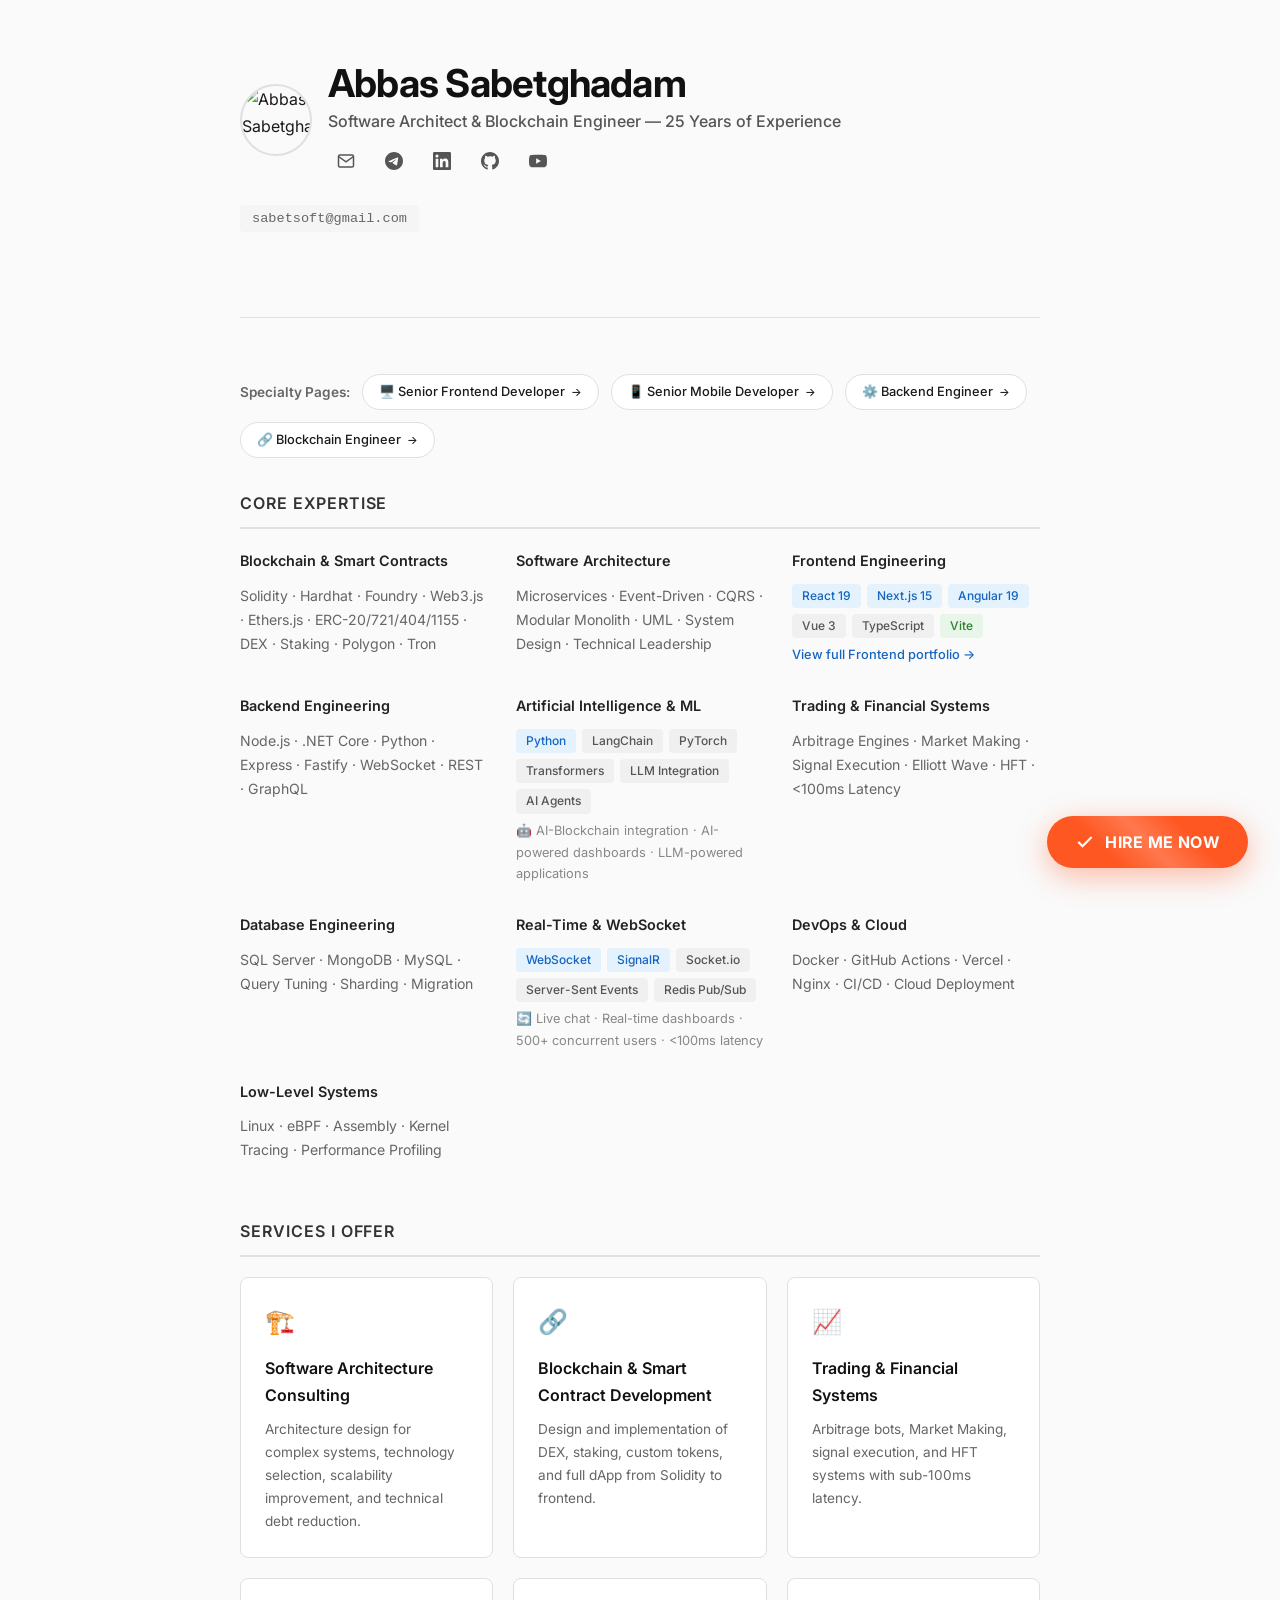
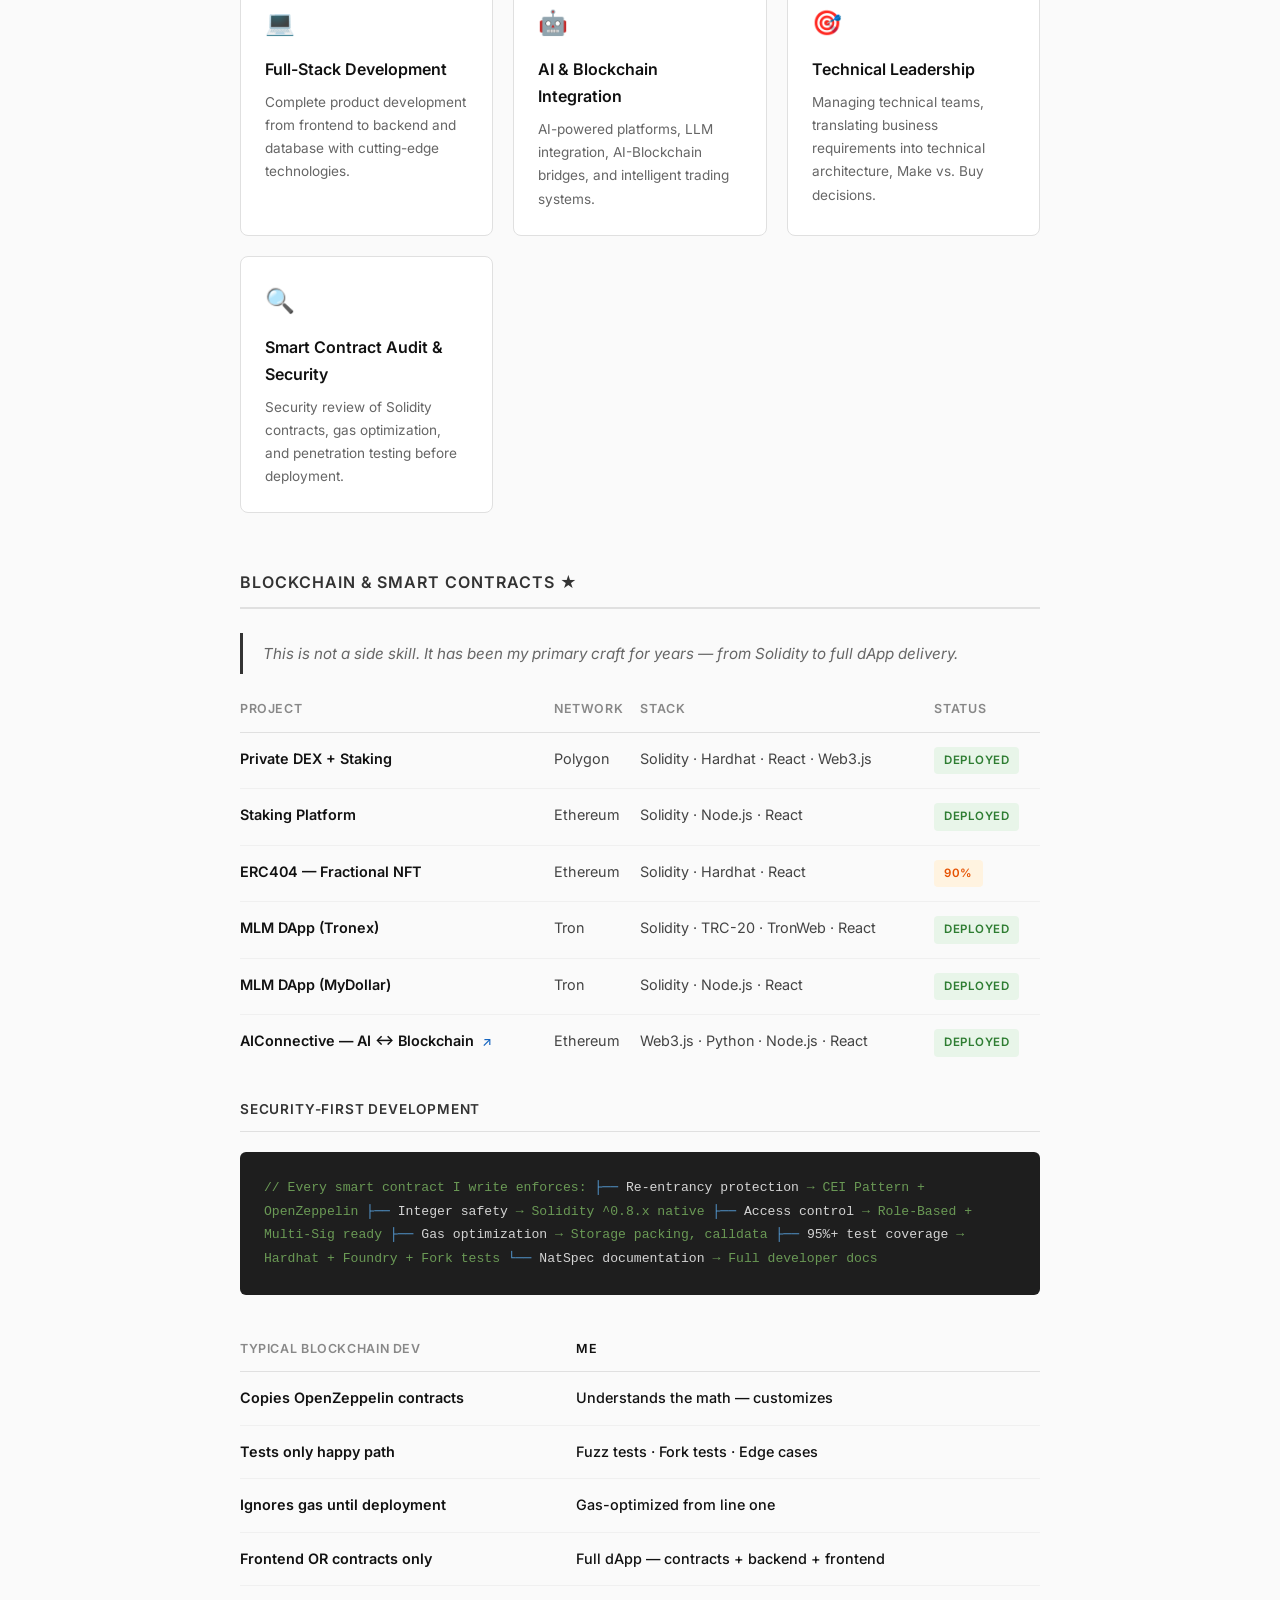
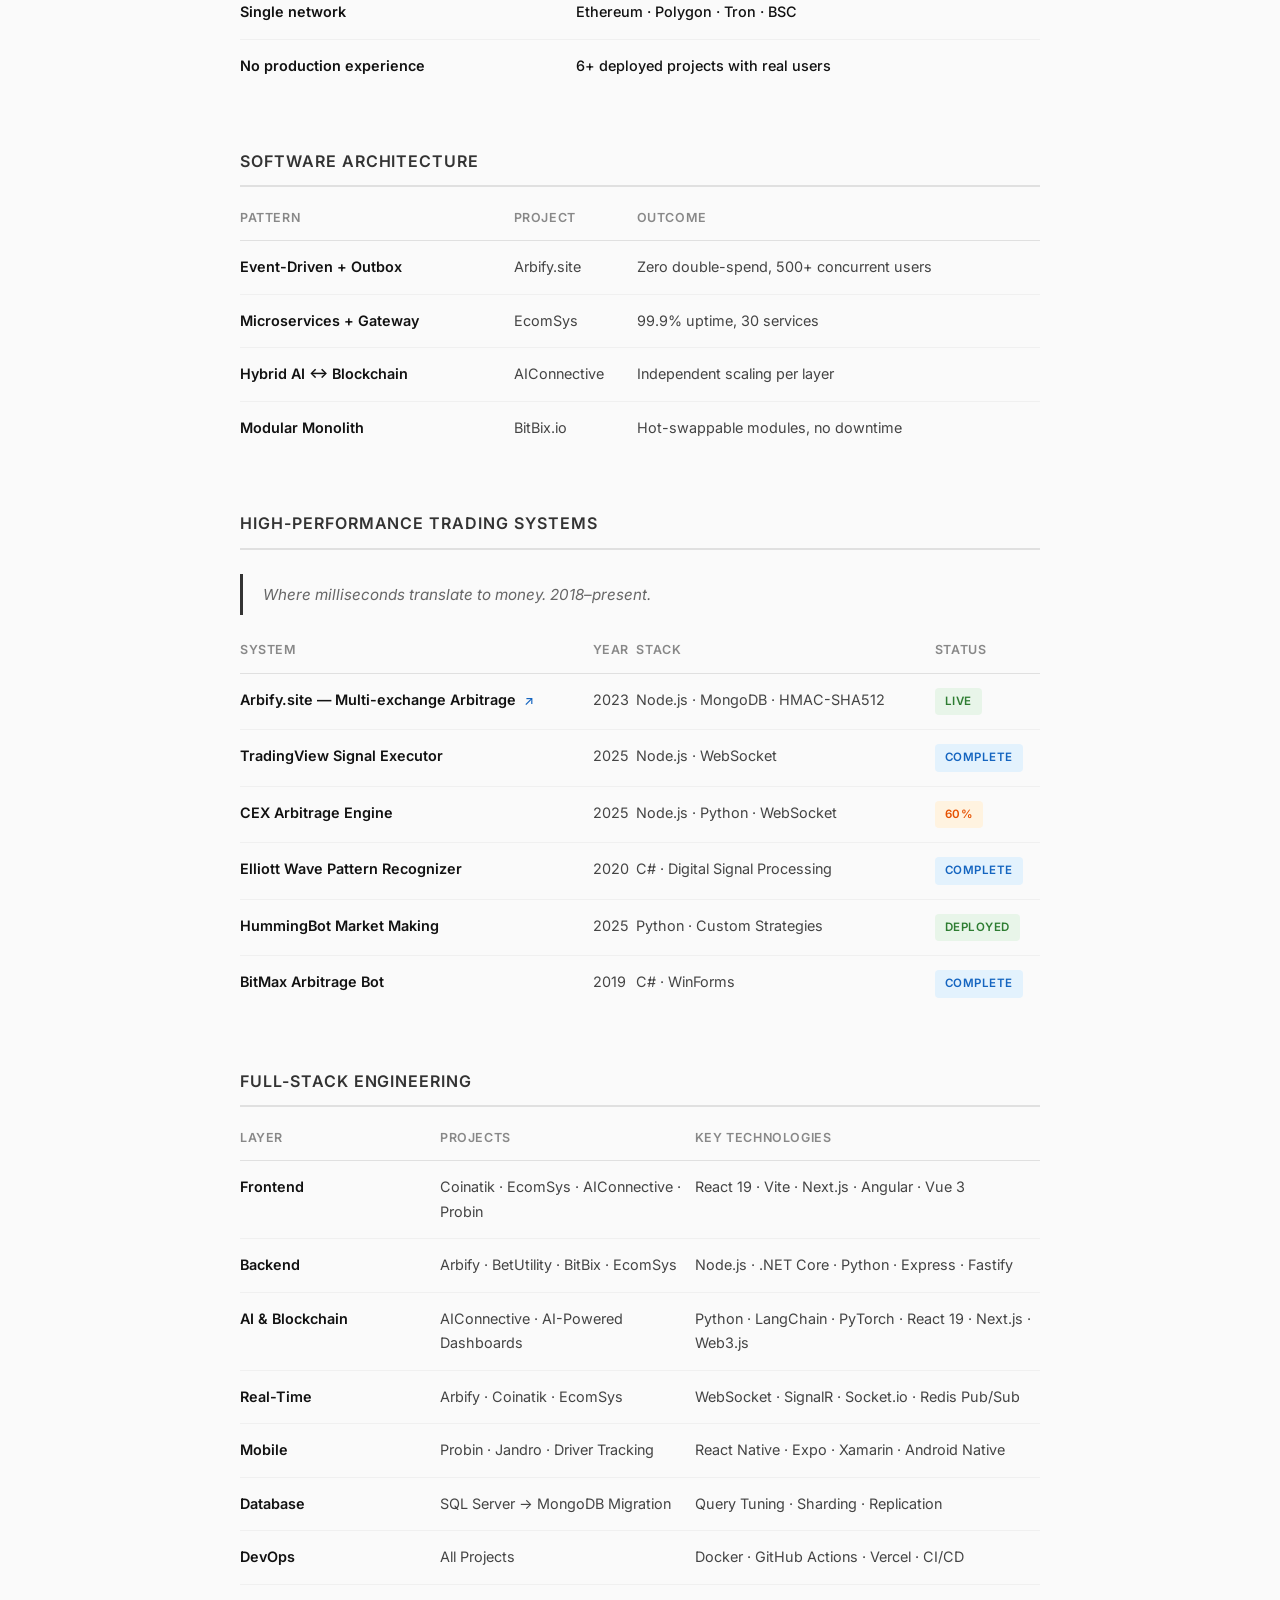
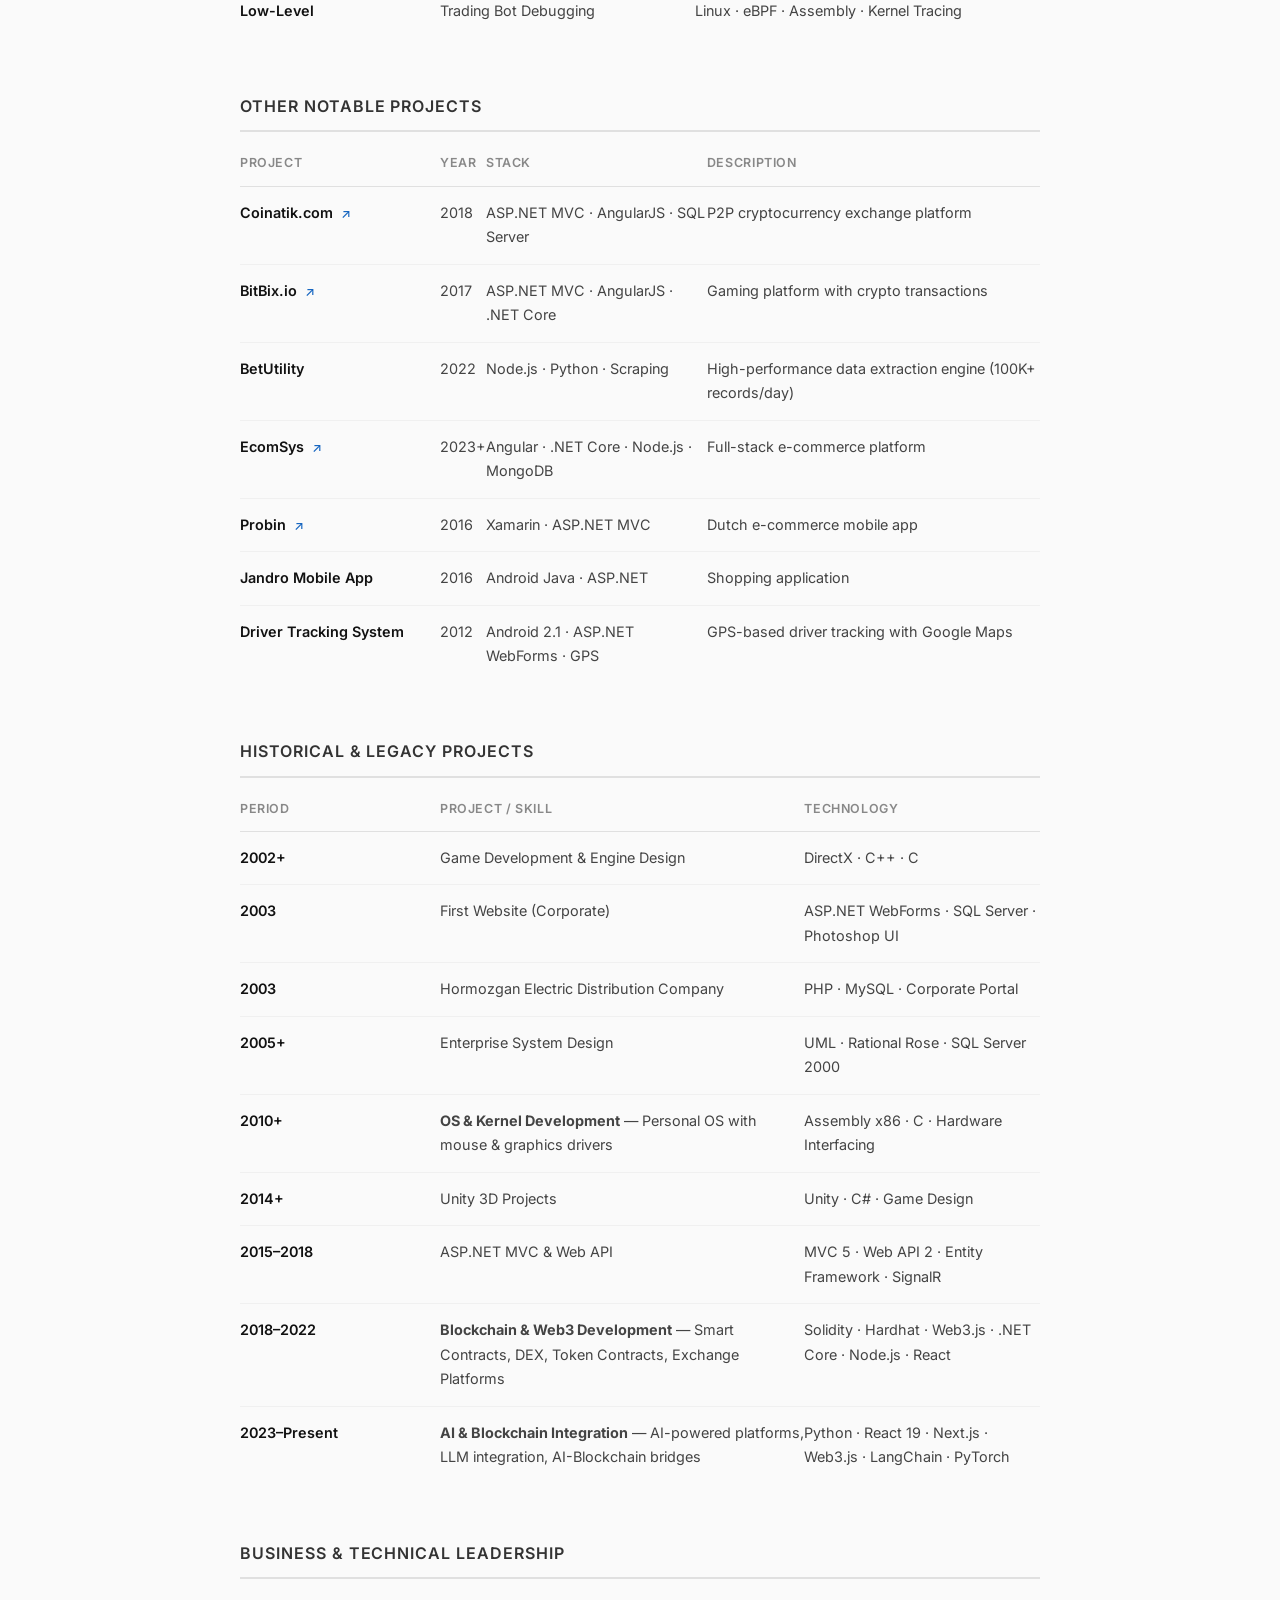
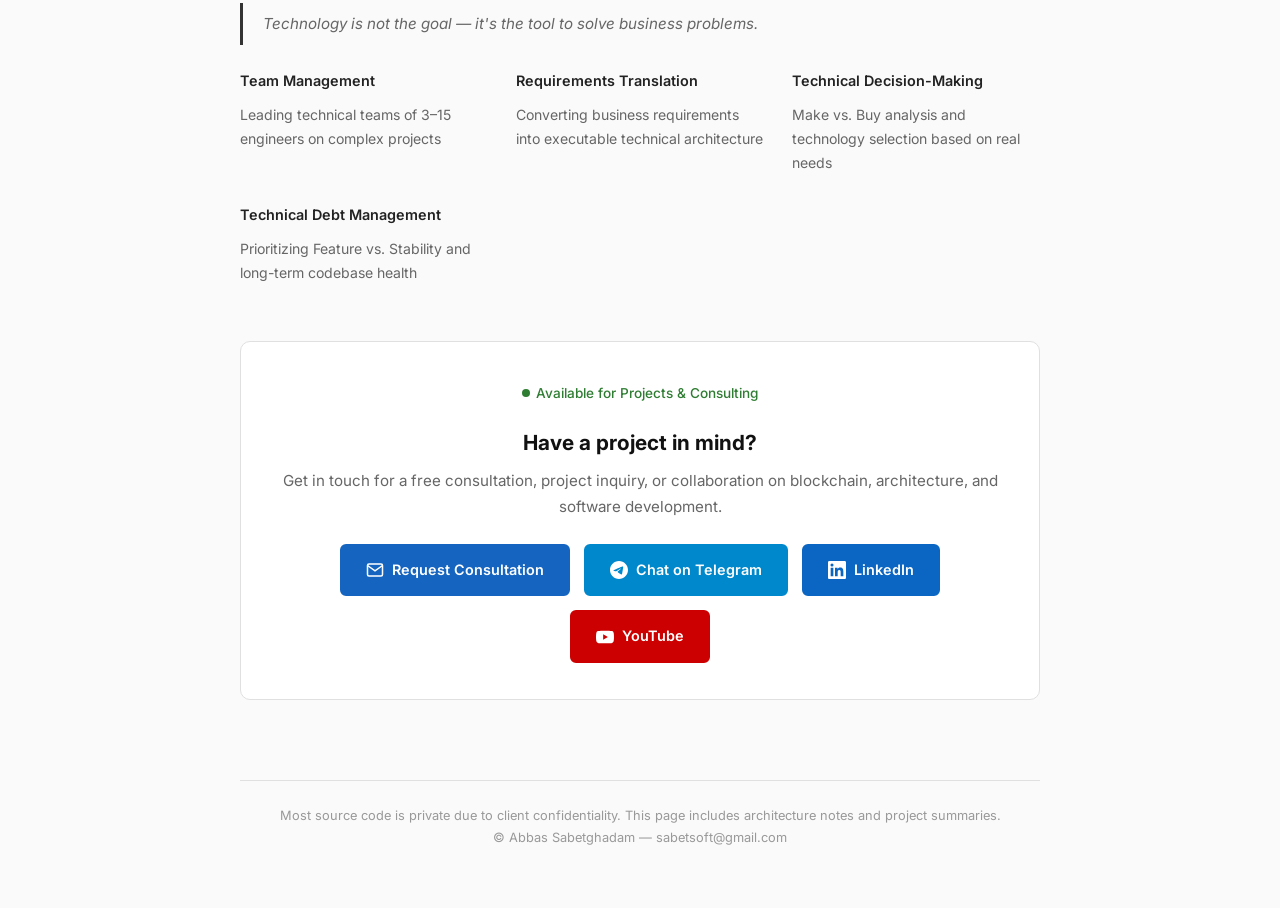
==== index.html @ bc928b5c "Initial commit — Abbas Sabetghadam Portfolio" ====
<!DOCTYPE html>
<html lang="en">

<head>
    <meta charset="UTF-8">
    
    <meta name="viewport" content="width=device-width, initial-scale=1.0">

    <!-- SEO Meta Tags -->
    <title>Abbas Sabetghadam — Software Architect & Blockchain Engineer | 25+ Years</title>
    <meta name="description"
        content="Software Architect & Blockchain Engineer with 25+ years of experience. Smart contracts, trading systems, enterprise architecture, full-stack development, and technical consulting.">
    <meta name="keywords"
        content="software architect, blockchain engineer, solidity, smart contracts, DEX, staking, arbitrage, React, Node.js, technical consulting, Abbas Sabetghadam">
    <meta name="author" content="Abbas Sabetghadam">
    <meta name="robots" content="index, follow">
    <link rel="canonical" href="https://me.arbify.site/">

    <!-- Open Graph -->
    <meta property="og:title" content="Abbas Sabetghadam — Software Architect & Blockchain Engineer">
    <meta property="og:description" content="25+ years in software architecture, blockchain, and trading systems.">
    <meta property="og:image" content="https://avatars.githubusercontent.com/u/6519453?s=200&v=4">
    <meta property="og:url" content="https://me.arbify.site/">
    <meta property="og:type" content="website">

    <!-- Twitter Card -->
    <meta name="twitter:card" content="summary_large_image">
    <meta name="twitter:title" content="Abbas Sabetghadam — Software Architect & Blockchain Engineer">
    <meta name="twitter:description" content="25+ years in software architecture, blockchain, and trading systems.">
    <meta name="twitter:image" content="https://avatars.githubusercontent.com/u/6519453?s=200&v=4">

    <!-- Structured Data -->
    <script type="application/ld+json">
    {
        "@context": "https://schema.org",
        "@type": "Person",
        "name": "Abbas Sabetghadam",
        "url": "https://me.arbify.site",
        "image": "https://avatars.githubusercontent.com/u/6519453?s=200&v=4",
        "jobTitle": "Software Architect & Blockchain Engineer",
        "sameAs": [
            "https://github.com/sabetghadam",
            "https://youtube.com/@sabetsoft",
            "https://t.me/sabetsoft_dev",
            "https://www.linkedin.com/in/asabetghadam"
        ]
    }
    </script>

    <!-- Inter Font -->
    <link rel="preconnect" href="https://fonts.googleapis.com">
    <link rel="preconnect" href="https://fonts.gstatic.com" crossorigin>
    <link
        href="https://fonts.googleapis.com/css2?family=Inter:opsz,wght@14..32,400;14..32,500;14..32,600;14..32,700;14..32,800&display=swap"
        rel="stylesheet">

    <style>
        :root {
            --primary: #111;
            --accent: #1565c0;
            --accent-hover: #0d47a1;
            --bg: #fafafa;
            --card: #fff;
            --border: #e0e0e0;
            --text: #1a1a1a;
            --muted: #666;
            --green: #2e7d32;
            --orange: #e65100;
            --blue: #1565c0;
            --red: #c62828;
            --hire: #ff5722;
            --hire-hover: #e64a19;
            --hire-glow: rgba(255, 87, 34, 0.4);
        }

        * {
            margin: 0;
            padding: 0;
            box-sizing: border-box;
        }

        body {
            font-family: 'Inter', -apple-system, BlinkMacSystemFont, sans-serif;
            background: var(--bg);
            color: var(--text);
            line-height: 1.7;
            -webkit-font-smoothing: antialiased;
        }

        .container {
            max-width: 860px;
            margin: 0 auto;
            padding: 60px 30px;
        }

        /* ── Floating Hire Button ── */
        .floating-hire {
            position: fixed;
            bottom: 32px;
            right: 32px;
            z-index: 999;
        }

        .hire-btn {
            display: inline-flex;
            align-items: center;
            gap: 10px;
            padding: 16px 28px;
            background: var(--hire);
            color: #fff;
            border: none;
            border-radius: 50px;
            font-size: 1rem;
            font-weight: 700;
            font-family: 'Inter', sans-serif;
            cursor: pointer;
            text-decoration: none;
            letter-spacing: 0.02em;
            box-shadow: 0 8px 30px var(--hire-glow);
            animation: hirePulse 2s ease-in-out infinite, hireGlow 2s ease-in-out infinite;
            transition: all 0.3s ease;
            position: relative;
            overflow: hidden;
        }

        .hire-btn::before {
            content: '';
            position: absolute;
            top: -50%;
            left: -50%;
            width: 200%;
            height: 200%;
            background: linear-gradient(45deg, transparent 40%, rgba(255, 255, 255, 0.2) 50%, transparent 60%);
            animation: hireShine 3s ease-in-out infinite;
        }

        .hire-btn:hover {
            transform: translateY(-3px) scale(1.03);
            box-shadow: 0 12px 40px var(--hire-glow);
            background: var(--hire-hover);
        }

        .hire-btn:active {
            transform: translateY(-1px) scale(0.98);
        }

        .hire-icon {
            width: 20px;
            height: 20px;
            animation: hireBounce 0.6s ease-in-out infinite alternate;
        }

        @keyframes hirePulse {

            0%,
            100% {
                transform: scale(1);
            }

            50% {
                transform: scale(1.04);
            }
        }

        @keyframes hireGlow {

            0%,
            100% {
                box-shadow: 0 8px 30px var(--hire-glow);
            }

            50% {
                box-shadow: 0 8px 50px rgba(255, 87, 34, 0.6);
            }
        }

        @keyframes hireShine {
            0% {
                transform: translateX(-100%) rotate(45deg);
            }

            100% {
                transform: translateX(100%) rotate(45deg);
            }
        }

        @keyframes hireBounce {
            0% {
                transform: translateY(0);
            }

            100% {
                transform: translateY(-3px);
            }
        }

        /* ── Modal Overlay ── */
        .modal-overlay {
            position: fixed;
            top: 0;
            left: 0;
            width: 100%;
            height: 100%;
            background: rgba(0, 0, 0, 0.6);
            z-index: 9999;
            display: flex;
            align-items: center;
            justify-content: center;
            opacity: 0;
            visibility: hidden;
            transition: all 0.3s ease;
            backdrop-filter: blur(4px);
        }

        .modal-overlay.active {
            opacity: 1;
            visibility: visible;
        }

        .modal {
            background: #fff;
            border-radius: 16px;
            padding: 0;
            max-width: 520px;
            width: 90%;
            box-shadow: 0 25px 80px rgba(0, 0, 0, 0.25);
            transform: translateY(30px) scale(0.95);
            transition: all 0.4s cubic-bezier(0.175, 0.885, 0.32, 1.275);
            overflow: hidden;
        }

        .modal-overlay.active .modal {
            transform: translateY(0) scale(1);
        }

        .modal-header {
            background: var(--hire);
            padding: 28px 28px 20px;
            color: #fff;
            text-align: center;
        }

        .modal-header h2 {
            font-size: 1.5rem;
            font-weight: 700;
            margin-bottom: 4px;
        }

        .modal-header .modal-subtitle {
            font-size: 0.9rem;
            opacity: 0.9;
            font-weight: 400;
        }

        .modal-body {
            padding: 28px;
        }

        .modal-options {
            display: flex;
            flex-direction: column;
            gap: 14px;
        }

        .modal-option {
            display: flex;
            align-items: center;
            gap: 16px;
            padding: 18px 20px;
            border: 2px solid var(--border);
            border-radius: 12px;
            text-decoration: none;
            color: var(--text);
            font-weight: 600;
            font-size: 0.95rem;
            transition: all 0.2s ease;
            cursor: pointer;
        }

        .modal-option:hover {
            border-color: var(--accent);
            background: #f8faff;
            transform: translateX(4px);
        }

        .modal-option-icon {
            width: 44px;
            height: 44px;
            border-radius: 10px;
            display: flex;
            align-items: center;
            justify-content: center;
            flex-shrink: 0;
            font-size: 1.3rem;
        }

        .modal-option-icon.email {
            background: #e3f2fd;
            color: #1565c0;
        }

        .modal-option-icon.telegram {
            background: #e0f7fa;
            color: #0088cc;
        }

        .modal-option-icon.linkedin {
            background: #e8eaf6;
            color: #0a66c2;
        }

        .modal-option-icon.call {
            background: #e8f5e9;
            color: #2e7d32;
        }

        .modal-option-text small {
            display: block;
            font-weight: 400;
            color: var(--muted);
            font-size: 0.8rem;
            margin-top: 2px;
        }

        .modal-close {
            display: block;
            width: 100%;
            margin-top: 20px;
            padding: 12px;
            background: transparent;
            border: 2px solid #ddd;
            border-radius: 10px;
            font-size: 0.9rem;
            font-weight: 600;
            cursor: pointer;
            color: #888;
            transition: all 0.2s;
            font-family: 'Inter', sans-serif;
        }

        .modal-close:hover {
            border-color: #aaa;
            color: #555;
            background: #f5f5f5;
        }

        .modal-footer-note {
            text-align: center;
            font-size: 0.78rem;
            color: #aaa;
            margin-top: 16px;
        }

        /* ── Header ── */
        .header {
            display: flex;
            justify-content: space-between;
            align-items: flex-start;
            margin-bottom: 64px;
            flex-wrap: wrap;
            gap: 24px;
        }

        .header-left {
            display: flex;
            align-items: center;
            gap: 24px;
            flex-wrap: wrap;
        }

        .profile-section {
            display: flex;
            align-items: center;
            gap: 16px;
        }

        .profile-pic {
            width: 72px;
            height: 72px;
            border-radius: 50%;
            object-fit: cover;
            border: 2px solid var(--border);
            flex-shrink: 0;
        }

        .profile-info h1 {
            font-size: 2.4rem;
            font-weight: 700;
            letter-spacing: -0.02em;
            color: var(--primary);
            margin-bottom: 2px;
            line-height: 1.2;
        }

        .profile-info .role {
            font-size: 1rem;
            font-weight: 500;
            color: #555;
        }

        .social-icons {
            display: flex;
            align-items: center;
            gap: 12px;
            margin-top: 8px;
        }

        .social-icon-link {
            display: flex;
            align-items: center;
            justify-content: center;
            width: 36px;
            height: 36px;
            border-radius: 50%;
            color: #555;
            transition: all 0.2s;
            text-decoration: none;
        }

        .social-icon-link:hover {
            background: #eee;
            color: var(--primary);
        }

        .social-icon-link.email-icon:hover {
            background: #e3f2fd;
            color: #1565c0;
        }

        .social-icon-link.telegram-icon:hover {
            background: #e0f7fa;
            color: #0088cc;
        }

        .social-icon-link.linkedin-icon:hover {
            background: #e8eaf6;
            color: #0a66c2;
        }

        .social-icon-link.github-icon:hover {
            background: #f5f5f5;
            color: #111;
        }

        .social-icon-link.youtube-icon:hover {
            background: #ffebee;
            color: #cc0000;
        }

        .header-right {
            text-align: right;
            flex-shrink: 0;
        }

        .header-right .email-display {
            font-size: 0.85rem;
            color: var(--muted);
            font-family: 'SF Mono', 'Fira Code', 'Consolas', monospace;
            background: #f5f5f5;
            padding: 6px 12px;
            border-radius: 4px;
        }

        hr {
            border: none;
            border-top: 1px solid var(--border);
            margin: 0 0 56px 0;
        }

        /* ── Section ── */
        .section {
            margin-bottom: 56px;
        }

        .section-title {
            font-size: 1rem;
            font-weight: 600;
            text-transform: uppercase;
            letter-spacing: 0.06em;
            color: #333;
            margin-bottom: 20px;
            padding-bottom: 10px;
            border-bottom: 2px solid var(--border);
        }

        .section-title .badge-new {
            font-size: 0.65rem;
            text-transform: none;
            background: var(--green);
            color: #fff;
            padding: 2px 10px;
            border-radius: 12px;
            margin-left: 8px;
            font-weight: 600;
        }

        .skills-grid {
            display: grid;
            grid-template-columns: repeat(auto-fit, minmax(220px, 1fr));
            gap: 28px;
        }

        .skill-category h3 {
            font-size: 0.9rem;
            font-weight: 600;
            color: #222;
            margin-bottom: 10px;
        }

        .skill-category p {
            font-size: 0.88rem;
            color: var(--muted);
            line-height: 1.7;
        }

        .skill-category .tech-tags {
            display: flex;
            flex-wrap: wrap;
            gap: 6px;
            margin-top: 8px;
        }

        .skill-category .tech-tag {
            padding: 2px 10px;
            background: #f0f0f0;
            border-radius: 4px;
            font-size: 0.75rem;
            font-weight: 500;
            color: #555;
        }

        .skill-category .tech-tag.primary {
            background: #e3f2fd;
            color: #1565c0;
        }

        .skill-category .tech-tag.new {
            background: #e8f5e9;
            color: #2e7d32;
        }

        .skill-category .tech-tag.legacy {
            background: #fff3e0;
            color: #e65100;
        }

        .table-wrapper {
            overflow-x: auto;
        }

        table {
            width: 100%;
            border-collapse: collapse;
            font-size: 0.9rem;
        }

        thead th {
            text-align: left;
            font-weight: 600;
            font-size: 0.78rem;
            text-transform: uppercase;
            letter-spacing: 0.05em;
            color: #888;
            padding-bottom: 12px;
            border-bottom: 1px solid var(--border);
        }

        tbody td {
            padding: 14px 0;
            border-bottom: 1px solid #f0f0f0;
            vertical-align: top;
            color: #444;
        }

        tbody tr:last-child td {
            border-bottom: none;
        }

        tbody td:first-child {
            font-weight: 600;
            color: var(--primary);
            min-width: 200px;
        }

        .project-link {
            color: var(--accent);
            text-decoration: none;
            font-weight: 500;
            font-size: 0.8rem;
            margin-left: 4px;
        }

        .project-link:hover {
            text-decoration: underline;
        }

        .badge {
            display: inline-block;
            font-size: 0.72rem;
            font-weight: 600;
            padding: 4px 10px;
            border-radius: 4px;
            text-transform: uppercase;
            letter-spacing: 0.04em;
        }

        .badge-live {
            background: #e8f5e9;
            color: var(--green);
        }

        .badge-progress {
            background: #fff3e0;
            color: var(--orange);
        }

        .badge-done {
            background: #e3f2fd;
            color: var(--blue);
        }

        blockquote {
            border-left: 3px solid #333;
            padding: 8px 0 8px 20px;
            margin: 24px 0;
            color: var(--muted);
            font-style: italic;
            font-size: 0.95rem;
        }

        .code-block {
            background: #1e1e1e;
            color: #d4d4d4;
            padding: 24px;
            border-radius: 6px;
            font-family: 'SF Mono', 'Fira Code', 'Consolas', monospace;
            font-size: 0.82rem;
            line-height: 1.8;
            overflow-x: auto;
            margin: 16px 0;
        }

        .code-block .comment {
            color: #6a9955;
        }

        .code-block .keyword {
            color: #569cd6;
        }

        .compare-table thead th:last-child {
            color: var(--primary);
        }

        .compare-table tbody td:last-child {
            font-weight: 500;
            color: var(--primary);
        }

        .services-grid {
            display: grid;
            grid-template-columns: repeat(auto-fit, minmax(240px, 1fr));
            gap: 20px;
        }

        .service-card {
            background: var(--card);
            border: 1px solid var(--border);
            border-radius: 8px;
            padding: 24px;
            transition: border-color 0.2s;
        }

        .service-card:hover {
            border-color: #aaa;
        }

        .service-card h3 {
            font-size: 1rem;
            font-weight: 600;
            color: var(--primary);
            margin-bottom: 8px;
        }

        .service-card p {
            font-size: 0.85rem;
            color: var(--muted);
            line-height: 1.7;
        }

        .service-icon {
            font-size: 1.5rem;
            margin-bottom: 12px;
        }

        /* ── Specialty Page Links ── */
        .specialty-links {
            display: flex;
            flex-wrap: wrap;
            gap: 12px;
            margin-top: 12px;
        }

        .specialty-link {
            display: inline-flex;
            align-items: center;
            gap: 6px;
            padding: 6px 16px;
            background: var(--card);
            border: 1px solid var(--border);
            border-radius: 20px;
            font-size: 0.8rem;
            font-weight: 500;
            color: var(--text);
            text-decoration: none;
            transition: all 0.2s;
        }

        .specialty-link:hover {
            border-color: var(--accent);
            background: #f8faff;
            color: var(--accent);
            transform: translateY(-2px);
        }

        .specialty-link .arrow {
            font-size: 0.7rem;
            transition: transform 0.2s;
        }

        .specialty-link:hover .arrow {
            transform: translateX(4px);
        }

        .cta-section {
            background: var(--card);
            border: 1px solid var(--border);
            border-radius: 10px;
            padding: 36px 32px;
            text-align: center;
            margin-top: 40px;
        }

        .cta-section h2 {
            font-size: 1.3rem;
            font-weight: 700;
            color: var(--primary);
            margin-bottom: 8px;
        }

        .cta-section p {
            color: var(--muted);
            margin-bottom: 24px;
            font-size: 0.95rem;
        }

        .cta-buttons {
            display: flex;
            gap: 14px;
            justify-content: center;
            flex-wrap: wrap;
        }

        .btn {
            display: inline-flex;
            align-items: center;
            gap: 8px;
            padding: 12px 24px;
            border-radius: 6px;
            font-size: 0.9rem;
            font-weight: 600;
            text-decoration: none;
            transition: all 0.2s;
            cursor: pointer;
            font-family: inherit;
        }

        .btn-primary {
            background: var(--accent);
            color: #fff;
            border: 2px solid var(--accent);
        }

        .btn-primary:hover {
            background: var(--accent-hover);
            border-color: var(--accent-hover);
        }

        .btn-linkedin {
            background: #0a66c2;
            color: #fff;
            border: 2px solid #0a66c2;
        }

        .btn-linkedin:hover {
            background: #084e96;
            border-color: #084e96;
        }

        .btn-telegram {
            background: #0088cc;
            color: #fff;
            border: 2px solid #0088cc;
        }

        .btn-telegram:hover {
            background: #006da3;
            border-color: #006da3;
        }

        .btn-youtube {
            background: #cc0000;
            color: #fff;
            border: 2px solid #cc0000;
        }

        .btn-youtube:hover {
            background: #990000;
            border-color: #990000;
        }

        .availability {
            display: inline-flex;
            align-items: center;
            gap: 6px;
            margin-bottom: 20px;
            font-size: 0.85rem;
            color: var(--green);
            font-weight: 500;
        }

        .availability-dot {
            width: 8px;
            height: 8px;
            border-radius: 50%;
            background: var(--green);
            animation: pulse 2s infinite;
        }

        @keyframes pulse {

            0%,
            100% {
                opacity: 1;
            }

            50% {
                opacity: 0.4;
            }
        }

        .footer-note {
            margin-top: 80px;
            padding-top: 24px;
            border-top: 1px solid var(--border);
            font-size: 0.8rem;
            color: #999;
            text-align: center;
        }

        .inline-code {
            background: #f0f0f0;
            padding: 2px 8px;
            border-radius: 4px;
            font-family: 'SF Mono', 'Fira Code', 'Consolas', monospace;
            font-size: 0.85rem;
            color: #d63384;
        }

        @media (max-width: 650px) {
            .container {
                padding: 40px 20px;
            }

            .header {
                flex-direction: column;
                align-items: flex-start;
            }

            .header-right {
                text-align: left;
                margin-top: 16px;
            }

            .profile-info h1 {
                font-size: 1.8rem;
            }

            .skills-grid,
            .services-grid {
                grid-template-columns: 1fr;
            }

            tbody td:first-child {
                min-width: 140px;
            }

            .cta-buttons {
                flex-direction: column;
            }

            .btn {
                justify-content: center;
            }

            .floating-hire {
                bottom: 20px;
                right: 20px;
            }

            .hire-btn {
                padding: 14px 22px;
                font-size: 0.9rem;
            }

            .modal {
                width: 95%;
            }

            .modal-body {
                padding: 20px;
            }

            .modal-option {
                padding: 14px 16px;
            }

            .specialty-links {
                flex-direction: column;
            }

            .specialty-link {
                justify-content: center;
            }
        }
    </style>
</head>

<body>

    <!-- ──────────── FLOATING HIRE BUTTON ──────────── -->
    <div class="floating-hire">
        <button class="hire-btn" onclick="openHireModal()" aria-label="Hire Me Now">
            <svg class="hire-icon" viewBox="0 0 24 24" fill="none" stroke="currentColor" stroke-width="2.5">
                <polyline points="20 6 9 17 4 12"></polyline>
            </svg>
            HIRE ME NOW
        </button>
    </div>

    <!-- ──────────── HIRE MODAL ──────────── -->
    <div class="modal-overlay" id="hireModal">
        <div class="modal">
            <div class="modal-header">
                <h2>Let's Work Together 🚀</h2>
                <div class="modal-subtitle">Choose how you'd like to connect</div>
            </div>
            <div class="modal-body">
                <div class="modal-options">
                    <a href="mailto:sabetsoft@gmail.com?subject=Project%20Inquiry%20-%20Hire" class="modal-option">
                        <div class="modal-option-icon email">
                            <svg width="22" height="22" viewBox="0 0 24 24" fill="none" stroke="currentColor"
                                stroke-width="2">
                                <path d="M4 4h16c1.1 0 2 .9 2 2v12c0 1.1-.9 2-2 2H4c-1.1 0-2-.9-2-2V6c0-1.1.9-2 2-2z" />
                                <polyline points="22,6 12,13 2,6" />
                            </svg>
                        </div>
                        <div class="modal-option-text">
                            Send an Email
                            <small>sabetsoft@gmail.com — Best for detailed proposals</small>
                        </div>
                    </a>
                    <a href="https://t.me/sabetsoft_dev" target="_blank" rel="noopener" class="modal-option">
                        <div class="modal-option-icon telegram">
                            <svg width="22" height="22" viewBox="0 0 24 24" fill="currentColor">
                                <path
                                    d="M12 0C5.373 0 0 5.373 0 12s5.373 12 12 12 12-5.373 12-12S18.627 0 12 0zm5.562 8.161c-.18 1.897-.962 6.502-1.359 8.627-.168.9-.5 1.201-.82 1.23-.697.064-1.226-.461-1.901-.903-1.056-.692-1.653-1.123-2.678-1.799-1.185-.781-.417-1.21.258-1.911.177-.184 3.247-2.977 3.307-3.23.007-.032.015-.15-.056-.212s-.174-.041-.249-.024c-.106.024-1.793 1.139-5.062 3.345-.479.329-.913.489-1.302.481-.428-.009-1.252-.242-1.865-.442-.752-.244-1.349-.374-1.297-.788.027-.216.325-.437.893-.663 3.498-1.524 5.831-2.529 6.998-3.014 3.333-1.386 4.025-1.627 4.477-1.635.099-.002.321.023.465.141.145.118.185.276.208.542z" />
                            </svg>
                        </div>
                        <div class="modal-option-text">
                            Chat on Telegram
                            <small>@sabetsoft_dev — Fastest response</small>
                        </div>
                    </a>
                    <a href="https://www.linkedin.com/in/asabetghadam" target="_blank" rel="noopener"
                        class="modal-option">
                        <div class="modal-option-icon linkedin">
                            <svg width="22" height="22" viewBox="0 0 24 24" fill="currentColor">
                                <path
                                    d="M20.447 20.452h-3.554v-5.569c0-1.328-.027-3.037-1.852-3.037-1.853 0-2.136 1.445-2.136 2.939v5.667H9.351V9h3.414v1.561h.046c.477-.9 1.637-1.85 3.37-1.85 3.601 0 4.267 2.37 4.267 5.455v6.286zM5.337 7.433a2.062 2.062 0 01-2.063-2.065 2.064 2.064 0 112.063 2.065zm1.782 13.019H3.555V9h3.564v11.452zM22.225 0H1.771C.792 0 0 .774 0 1.729v20.542C0 23.227.792 24 1.771 24h20.451C23.2 24 24 23.227 24 22.271V1.729C24 .774 23.2 0 22.222 0h.003z" />
                            </svg>
                        </div>
                        <div class="modal-option-text">
                            Connect on LinkedIn
                            <small>Professional profile & recommendations</small>
                        </div>
                    </a>
                </div>
                <button class="modal-close" onclick="closeHireModal()">Maybe Later</button>
                <div class="modal-footer-note">Typically respond within a few hours</div>
            </div>
        </div>
    </div>

    <div class="container">

        <!-- ──────────── HEADER ──────────── -->
        <div class="header">
            <div class="header-left">
                <div class="profile-section">
                    <img src="https://avatars.githubusercontent.com/u/6519453?s=96&v=4" alt="Abbas Sabetghadam"
                        class="profile-pic">
                    <div class="profile-info">
                        <h1>Abbas Sabetghadam</h1>
                        <div class="role">Software Architect & Blockchain Engineer — 25 Years of Experience</div>
                        <div class="social-icons">
                            <!-- Email (copy on click) -->
                            <a href="javascript:void(0)" class="social-icon-link email-icon" onclick="copyEmail()"
                                title="Copy Email">
                                <svg width="18" height="18" viewBox="0 0 24 24" fill="none" stroke="currentColor"
                                    stroke-width="2">
                                    <path
                                        d="M4 4h16c1.1 0 2 .9 2 2v12c0 1.1-.9 2-2 2H4c-1.1 0-2-.9-2-2V6c0-1.1.9-2 2-2z" />
                                    <polyline points="22,6 12,13 2,6" />
                                </svg>
                            </a>
                            <!-- Telegram -->
                            <a href="https://t.me/sabetsoft_dev" target="_blank" rel="noopener"
                                class="social-icon-link telegram-icon" title="Telegram">
                                <svg width="18" height="18" viewBox="0 0 24 24" fill="currentColor">
                                    <path
                                        d="M12 0C5.373 0 0 5.373 0 12s5.373 12 12 12 12-5.373 12-12S18.627 0 12 0zm5.562 8.161c-.18 1.897-.962 6.502-1.359 8.627-.168.9-.5 1.201-.82 1.23-.697.064-1.226-.461-1.901-.903-1.056-.692-1.653-1.123-2.678-1.799-1.185-.781-.417-1.21.258-1.911.177-.184 3.247-2.977 3.307-3.23.007-.032.015-.15-.056-.212s-.174-.041-.249-.024c-.106.024-1.793 1.139-5.062 3.345-.479.329-.913.489-1.302.481-.428-.009-1.252-.242-1.865-.442-.752-.244-1.349-.374-1.297-.788.027-.216.325-.437.893-.663 3.498-1.524 5.831-2.529 6.998-3.014 3.333-1.386 4.025-1.627 4.477-1.635.099-.002.321.023.465.141.145.118.185.276.208.542z" />
                                </svg>
                            </a>
                            <!-- LinkedIn -->
                            <a href="https://www.linkedin.com/in/asabetghadam" target="_blank" rel="noopener"
                                class="social-icon-link linkedin-icon" title="LinkedIn">
                                <svg width="18" height="18" viewBox="0 0 24 24" fill="currentColor">
                                    <path
                                        d="M20.447 20.452h-3.554v-5.569c0-1.328-.027-3.037-1.852-3.037-1.853 0-2.136 1.445-2.136 2.939v5.667H9.351V9h3.414v1.561h.046c.477-.9 1.637-1.85 3.37-1.85 3.601 0 4.267 2.37 4.267 5.455v6.286zM5.337 7.433a2.062 2.062 0 01-2.063-2.065 2.064 2.064 0 112.063 2.065zm1.782 13.019H3.555V9h3.564v11.452zM22.225 0H1.771C.792 0 0 .774 0 1.729v20.542C0 23.227.792 24 1.771 24h20.451C23.2 24 24 23.227 24 22.271V1.729C24 .774 23.2 0 22.222 0h.003z" />
                                </svg>
                            </a>
                            <!-- GitHub -->
                            <a href="https://github.com/sabetghadam" target="_blank" rel="noopener"
                                class="social-icon-link github-icon" title="GitHub">
                                <svg width="18" height="18" viewBox="0 0 24 24" fill="currentColor">
                                    <path
                                        d="M12 0C5.374 0 0 5.373 0 12c0 5.302 3.438 9.8 8.207 11.387.599.111.793-.261.793-.577v-2.234c-3.338.726-4.033-1.416-4.033-1.416-.546-1.387-1.333-1.756-1.333-1.756-1.089-.745.083-.729.083-.729 1.205.084 1.839 1.237 1.839 1.237 1.07 1.834 2.807 1.304 3.492.997.107-.775.418-1.305.762-1.604-2.665-.305-5.467-1.334-5.467-5.931 0-1.311.469-2.381 1.236-3.221-.124-.303-.535-1.524.117-3.176 0 0 1.008-.322 3.301 1.23A11.509 11.509 0 0112 5.803c1.02.005 2.047.138 3.006.404 2.291-1.552 3.297-1.23 3.297-1.23.653 1.653.242 2.874.118 3.176.77.84 1.235 1.911 1.235 3.221 0 4.609-2.807 5.624-5.479 5.921.43.372.823 1.102.823 2.222v3.293c0 .319.192.694.801.576C20.566 21.797 24 17.3 24 12c0-6.627-5.373-12-12-12z" />
                                </svg>
                            </a>
                            <!-- YouTube -->
                            <a href="https://youtube.com/@sabetsoft" target="_blank" rel="noopener"
                                class="social-icon-link youtube-icon" title="YouTube">
                                <svg width="18" height="18" viewBox="0 0 24 24" fill="currentColor">
                                    <path
                                        d="M23.498 6.186a3.016 3.016 0 00-2.122-2.136C19.505 3.545 12 3.545 12 3.545s-7.505 0-9.377.505A3.017 3.017 0 00.502 6.186C0 8.07 0 12 0 12s0 3.93.502 5.814a3.016 3.016 0 002.122 2.136c1.871.505 9.376.505 9.376.505s7.505 0 9.377-.505a3.015 3.015 0 002.122-2.136C24 15.93 24 12 24 12s0-3.93-.502-5.814zM9.545 15.568V8.432L15.818 12l-6.273 3.568z" />
                                </svg>
                            </a>
                        </div>
                    </div>
                </div>
            </div>
            <!-- Email copy display (right side on desktop) -->
            <div class="header-right">
                <span class="email-display" id="emailDisplay">sabetsoft@gmail.com</span>
                <div id="copyToast"
                    style="font-size:0.7rem;color:var(--green);margin-top:4px;opacity:0;transition:opacity 0.3s;">
                    Copied!</div>
            </div>
        </div>

        <hr>

        <!-- ──────────── SPECIALTY PAGES NAV ──────────── -->
        <div class="section" style="margin-bottom: 32px;">
            <div style="display:flex; flex-wrap:wrap; align-items:center; gap:12px;">
                <span style="font-size:0.85rem; font-weight:600; color:var(--muted);">Specialty Pages:</span>
                <a href="frontend.html" class="specialty-link">
                    <span>🖥️ Senior Frontend Developer</span>
                    <span class="arrow">→</span>
                </a>
                <a href="/mobile" class="specialty-link">
                    <span>📱 Senior Mobile Developer</span>
                    <span class="arrow">→</span>
                </a>
                <a href="/backend" class="specialty-link">
                    <span>⚙️ Backend Engineer</span>
                    <span class="arrow">→</span>
                </a>
                <a href="/blockchain" class="specialty-link">
                    <span>🔗 Blockchain Engineer</span>
                    <span class="arrow">→</span>
                </a>
            </div>
        </div>

        <!-- ──────────── CORE EXPERTISE ──────────── -->
        <div class="section">
            <div class="section-title">Core Expertise</div>
            <div class="skills-grid">
                <div class="skill-category">
                    <h3>Blockchain & Smart Contracts</h3>
                    <p>Solidity · Hardhat · Foundry · Web3.js · Ethers.js · ERC-20/721/404/1155 · DEX · Staking ·
                        Polygon · Tron</p>
                </div>
                <div class="skill-category">
                    <h3>Software Architecture</h3>
                    <p>Microservices · Event-Driven · CQRS · Modular Monolith · UML · System Design · Technical
                        Leadership</p>
                </div>
                <div class="skill-category">
                    <h3>Frontend Engineering</h3>
                    <div class="tech-tags">
                        <span class="tech-tag primary">React 19</span>
                        <span class="tech-tag primary">Next.js 15</span>
                        <span class="tech-tag primary">Angular 19</span>
                        <span class="tech-tag">Vue 3</span>
                        <span class="tech-tag">TypeScript</span>
                        <span class="tech-tag new">Vite</span>
                    </div>
                    <p style="margin-top:6px; font-size:0.8rem; color:#888;">
                        <a href="/frontend" style="color:var(--accent); text-decoration:none; font-weight:500;">
                            View full Frontend portfolio →
                        </a>
                    </p>
                </div>
                <div class="skill-category">
                    <h3>Backend Engineering</h3>
                    <p>Node.js · .NET Core · Python · Express · Fastify · WebSocket · REST · GraphQL</p>
                </div>
                <div class="skill-category">
                    <h3>Artificial Intelligence & ML</h3>
                    <div class="tech-tags">
                        <span class="tech-tag primary">Python</span>
                        <span class="tech-tag">LangChain</span>
                        <span class="tech-tag">PyTorch</span>
                        <span class="tech-tag">Transformers</span>
                        <span class="tech-tag">LLM Integration</span>
                        <span class="tech-tag">AI Agents</span>
                    </div>
                    <p style="margin-top:6px; font-size:0.8rem; color:#888;">
                        🤖 AI-Blockchain integration · AI-powered dashboards · LLM-powered applications
                    </p>
                </div>
                <div class="skill-category">
                    <h3>Trading & Financial Systems</h3>
                    <p>Arbitrage Engines · Market Making · Signal Execution · Elliott Wave · HFT · &lt;100ms Latency</p>
                </div>
                <div class="skill-category">
                    <h3>Database Engineering</h3>
                    <p>SQL Server · MongoDB · MySQL · Query Tuning · Sharding · Migration</p>
                </div>
                <div class="skill-category">
                    <h3>Real-Time & WebSocket</h3>
                    <div class="tech-tags">
                        <span class="tech-tag primary">WebSocket</span>
                        <span class="tech-tag primary">SignalR</span>
                        <span class="tech-tag">Socket.io</span>
                        <span class="tech-tag">Server-Sent Events</span>
                        <span class="tech-tag">Redis Pub/Sub</span>
                    </div>
                    <p style="margin-top:6px; font-size:0.8rem; color:#888;">
                        🔄 Live chat · Real-time dashboards · 500+ concurrent users · &lt;100ms latency
                    </p>
                </div>
                <div class="skill-category">
                    <h3>DevOps & Cloud</h3>
                    <p>Docker · GitHub Actions · Vercel · Nginx · CI/CD · Cloud Deployment</p>
                </div>
                <div class="skill-category">
                    <h3>Low-Level Systems</h3>
                    <p>Linux · eBPF · Assembly · Kernel Tracing · Performance Profiling</p>
                </div>
            </div>
        </div>

        <!-- ──────────── SERVICES ──────────── -->
        <div class="section">
            <div class="section-title">Services I Offer</div>
            <div class="services-grid">
                <div class="service-card">
                    <div class="service-icon">🏗️</div>
                    <h3>Software Architecture Consulting</h3>
                    <p>Architecture design for complex systems, technology selection, scalability improvement, and
                        technical debt reduction.</p>
                </div>
                <div class="service-card">
                    <div class="service-icon">🔗</div>
                    <h3>Blockchain & Smart Contract Development</h3>
                    <p>Design and implementation of DEX, staking, custom tokens, and full dApp from Solidity to
                        frontend.</p>
                </div>
                <div class="service-card">
                    <div class="service-icon">📈</div>
                    <h3>Trading & Financial Systems</h3>
                    <p>Arbitrage bots, Market Making, signal execution, and HFT systems with sub-100ms latency.</p>
                </div>
                <div class="service-card">
                    <div class="service-icon">💻</div>
                    <h3>Full-Stack Development</h3>
                    <p>Complete product development from frontend to backend and database with cutting-edge
                        technologies.</p>
                </div>
                <div class="service-card">
                    <div class="service-icon">🤖</div>
                    <h3>AI & Blockchain Integration</h3>
                    <p>AI-powered platforms, LLM integration, AI-Blockchain bridges, and intelligent trading systems.
                    </p>
                </div>
                <div class="service-card">
                    <div class="service-icon">🎯</div>
                    <h3>Technical Leadership</h3>
                    <p>Managing technical teams, translating business requirements into technical architecture, Make vs.
                        Buy decisions.</p>
                </div>
                <div class="service-card">
                    <div class="service-icon">🔍</div>
                    <h3>Smart Contract Audit & Security</h3>
                    <p>Security review of Solidity contracts, gas optimization, and penetration testing before
                        deployment.</p>
                </div>
            </div>
        </div>

        <!-- ──────────── BLOCKCHAIN ──────────── -->
        <div class="section">
            <div class="section-title">Blockchain & Smart Contracts ★</div>
            <blockquote>This is not a side skill. It has been my primary craft for years — from Solidity to full dApp
                delivery.</blockquote>
            <div class="table-wrapper">
                <table>
                    <thead>
                        <tr>
                            <th>Project</th>
                            <th>Network</th>
                            <th>Stack</th>
                            <th>Status</th>
                        </tr>
                    </thead>
                    <tbody>
                        <tr>
                            <td>Private DEX + Staking</td>
                            <td>Polygon</td>
                            <td>Solidity · Hardhat · React · Web3.js</td>
                            <td><span class="badge badge-live">Deployed</span></td>
                        </tr>
                        <tr>
                            <td>Staking Platform</td>
                            <td>Ethereum</td>
                            <td>Solidity · Node.js · React</td>
                            <td><span class="badge badge-live">Deployed</span></td>
                        </tr>
                        <tr>
                            <td>ERC404 — Fractional NFT</td>
                            <td>Ethereum</td>
                            <td>Solidity · Hardhat · React</td>
                            <td><span class="badge badge-progress">90%</span></td>
                        </tr>
                        <tr>
                            <td>MLM DApp (Tronex)</td>
                            <td>Tron</td>
                            <td>Solidity · TRC-20 · TronWeb · React</td>
                            <td><span class="badge badge-live">Deployed</span></td>
                        </tr>
                        <tr>
                            <td>MLM DApp (MyDollar)</td>
                            <td>Tron</td>
                            <td>Solidity · Node.js · React</td>
                            <td><span class="badge badge-live">Deployed</span></td>
                        </tr>
                        <tr>
                            <td>AIConnective — AI ↔ Blockchain <a href="https://app.aiconnective.tech"
                                    class="project-link">↗</a></td>
                            <td>Ethereum</td>
                            <td>Web3.js · Python · Node.js · React</td>
                            <td><span class="badge badge-live">Deployed</span></td>
                        </tr>
                    </tbody>
                </table>
            </div>
            <br>
            <div class="section-title" style="font-size:0.85rem; border-bottom:1px solid var(--border);">Security-First
                Development</div>
            <div class="code-block">
                <span class="comment">// Every smart contract I write enforces:</span>
                <span class="keyword">├──</span> Re-entrancy protection <span class="comment">→ CEI Pattern +
                    OpenZeppelin</span>
                <span class="keyword">├──</span> Integer safety <span class="comment">→ Solidity ^0.8.x native</span>
                <span class="keyword">├──</span> Access control <span class="comment">→ Role-Based + Multi-Sig
                    ready</span>
                <span class="keyword">├──</span> Gas optimization <span class="comment">→ Storage packing,
                    calldata</span>
                <span class="keyword">├──</span> 95%+ test coverage <span class="comment">→ Hardhat + Foundry + Fork
                    tests</span>
                <span class="keyword">└──</span> NatSpec documentation <span class="comment">→ Full developer
                    docs</span>
            </div>
            <br>
            <div class="table-wrapper">
                <table class="compare-table">
                    <thead>
                        <tr>
                            <th>Typical Blockchain Dev</th>
                            <th>Me</th>
                        </tr>
                    </thead>
                    <tbody>
                        <tr>
                            <td>Copies OpenZeppelin contracts</td>
                            <td>Understands the math — customizes</td>
                        </tr>
                        <tr>
                            <td>Tests only happy path</td>
                            <td>Fuzz tests · Fork tests · Edge cases</td>
                        </tr>
                        <tr>
                            <td>Ignores gas until deployment</td>
                            <td>Gas-optimized from line one</td>
                        </tr>
                        <tr>
                            <td>Frontend OR contracts only</td>
                            <td>Full dApp — contracts + backend + frontend</td>
                        </tr>
                        <tr>
                            <td>Single network</td>
                            <td>Ethereum · Polygon · Tron · BSC</td>
                        </tr>
                        <tr>
                            <td>No production experience</td>
                            <td>6+ deployed projects with real users</td>
                        </tr>
                    </tbody>
                </table>
            </div>
        </div>

        <!-- ──────────── ARCHITECTURE ──────────── -->
        <div class="section">
            <div class="section-title">Software Architecture</div>
            <div class="table-wrapper">
                <table>
                    <thead>
                        <tr>
                            <th>Pattern</th>
                            <th>Project</th>
                            <th>Outcome</th>
                        </tr>
                    </thead>
                    <tbody>
                        <tr>
                            <td>Event-Driven + Outbox</td>
                            <td>Arbify.site</td>
                            <td>Zero double-spend, 500+ concurrent users</td>
                        </tr>
                        <tr>
                            <td>Microservices + Gateway</td>
                            <td>EcomSys</td>
                            <td>99.9% uptime, 30 services</td>
                        </tr>
                        <tr>
                            <td>Hybrid AI ↔ Blockchain</td>
                            <td>AIConnective</td>
                            <td>Independent scaling per layer</td>
                        </tr>
                        <tr>
                            <td>Modular Monolith</td>
                            <td>BitBix.io</td>
                            <td>Hot-swappable modules, no downtime</td>
                        </tr>
                    </tbody>
                </table>
            </div>
        </div>

        <!-- ──────────── TRADING SYSTEMS ──────────── -->
        <div class="section">
            <div class="section-title">High-Performance Trading Systems</div>
            <blockquote>Where milliseconds translate to money. 2018–present.</blockquote>
            <div class="table-wrapper">
                <table>
                    <thead>
                        <tr>
                            <th>System</th>
                            <th>Year</th>
                            <th>Stack</th>
                            <th>Status</th>
                        </tr>
                    </thead>
                    <tbody>
                        <tr>
                            <td>Arbify.site — Multi-exchange Arbitrage <a href="https://arbify.site"
                                    class="project-link">↗</a></td>
                            <td>2023</td>
                            <td>Node.js · MongoDB · HMAC-SHA512</td>
                            <td><span class="badge badge-live">Live</span></td>
                        </tr>
                        <tr>
                            <td>TradingView Signal Executor</td>
                            <td>2025</td>
                            <td>Node.js · WebSocket</td>
                            <td><span class="badge badge-done">Complete</span></td>
                        </tr>
                        <tr>
                            <td>CEX Arbitrage Engine</td>
                            <td>2025</td>
                            <td>Node.js · Python · WebSocket</td>
                            <td><span class="badge badge-progress">60%</span></td>
                        </tr>
                        <tr>
                            <td>Elliott Wave Pattern Recognizer</td>
                            <td>2020</td>
                            <td>C# · Digital Signal Processing</td>
                            <td><span class="badge badge-done">Complete</span></td>
                        </tr>
                        <tr>
                            <td>HummingBot Market Making</td>
                            <td>2025</td>
                            <td>Python · Custom Strategies</td>
                            <td><span class="badge badge-live">Deployed</span></td>
                        </tr>
                        <tr>
                            <td>BitMax Arbitrage Bot</td>
                            <td>2019</td>
                            <td>C# · WinForms</td>
                            <td><span class="badge badge-done">Complete</span></td>
                        </tr>
                    </tbody>
                </table>
            </div>
        </div>

        <!-- ──────────── FULL-STACK ──────────── -->
        <div class="section">
            <div class="section-title">Full-Stack Engineering</div>
            <div class="table-wrapper">
                <table>
                    <thead>
                        <tr>
                            <th>Layer</th>
                            <th>Projects</th>
                            <th>Key Technologies</th>
                        </tr>
                    </thead>
                    <tbody>
                        <tr>
                            <td>Frontend</td>
                            <td>Coinatik · EcomSys · AIConnective · Probin</td>
                            <td>React 19 · Vite · Next.js · Angular · Vue 3</td>
                        </tr>
                        <tr>
                            <td>Backend</td>
                            <td>Arbify · BetUtility · BitBix · EcomSys</td>
                            <td>Node.js · .NET Core · Python · Express · Fastify</td>
                        </tr>
                        <tr>
                            <td>AI & Blockchain</td>
                            <td>AIConnective · AI-Powered Dashboards</td>
                            <td>Python · LangChain · PyTorch · React 19 · Next.js · Web3.js</td>
                        </tr>
                        <tr>
                            <td>Real-Time</td>
                            <td>Arbify · Coinatik · EcomSys</td>
                            <td>WebSocket · SignalR · Socket.io · Redis Pub/Sub</td>
                        </tr>
                        <tr>
                            <td>Mobile</td>
                            <td>Probin · Jandro · Driver Tracking</td>
                            <td>React Native · Expo · Xamarin · Android Native</td>
                        </tr>
                        <tr>
                            <td>Database</td>
                            <td>SQL Server → MongoDB Migration</td>
                            <td>Query Tuning · Sharding · Replication</td>
                        </tr>
                        <tr>
                            <td>DevOps</td>
                            <td>All Projects</td>
                            <td>Docker · GitHub Actions · Vercel · CI/CD</td>
                        </tr>
                        <tr>
                            <td>Low-Level</td>
                            <td>Trading Bot Debugging</td>
                            <td>Linux · eBPF · Assembly · Kernel Tracing</td>
                        </tr>
                    </tbody>
                </table>
            </div>
        </div>

        <!-- ──────────── OTHER PROJECTS ──────────── -->
        <div class="section">
            <div class="section-title">Other Notable Projects</div>
            <div class="table-wrapper">
                <table>
                    <thead>
                        <tr>
                            <th>Project</th>
                            <th>Year</th>
                            <th>Stack</th>
                            <th>Description</th>
                        </tr>
                    </thead>
                    <tbody>
                        <tr>
                            <td>Coinatik.com <a href="https://coinatik.com" class="project-link">↗</a></td>
                            <td>2018</td>
                            <td>ASP.NET MVC · AngularJS · SQL Server</td>
                            <td>P2P cryptocurrency exchange platform</td>
                        </tr>
                        <tr>
                            <td>BitBix.io <a href="https://bitbix.io" class="project-link">↗</a></td>
                            <td>2017</td>
                            <td>ASP.NET MVC · AngularJS · .NET Core</td>
                            <td>Gaming platform with crypto transactions</td>
                        </tr>
                        <tr>
                            <td>BetUtility</td>
                            <td>2022</td>
                            <td>Node.js · Python · Scraping</td>
                            <td>High-performance data extraction engine (100K+ records/day)</td>
                        </tr>
                        <tr>
                            <td>EcomSys <a href="https://front.ecomsys.ir" class="project-link">↗</a></td>
                            <td>2023+</td>
                            <td>Angular · .NET Core · Node.js · MongoDB</td>
                            <td>Full-stack e-commerce platform</td>
                        </tr>
                        <tr>
                            <td>Probin <a href="https://probinpapendrecht.nl" class="project-link">↗</a></td>
                            <td>2016</td>
                            <td>Xamarin · ASP.NET MVC</td>
                            <td>Dutch e-commerce mobile app</td>
                        </tr>
                        <tr>
                            <td>Jandro Mobile App</td>
                            <td>2016</td>
                            <td>Android Java · ASP.NET</td>
                            <td>Shopping application</td>
                        </tr>
                        <tr>
                            <td>Driver Tracking System</td>
                            <td>2012</td>
                            <td>Android 2.1 · ASP.NET WebForms · GPS</td>
                            <td>GPS-based driver tracking with Google Maps</td>
                        </tr>
                    </tbody>
                </table>
            </div>
        </div>

        <!-- ──────────── LEGACY ──────────── -->
        <div class="section">
            <div class="section-title">Historical & Legacy Projects</div>
            <div class="table-wrapper">
                <table>
                    <thead>
                        <tr>
                            <th>Period</th>
                            <th>Project / Skill</th>
                            <th>Technology</th>
                        </tr>
                    </thead>
                    <tbody>
                        <tr>
                            <td>2002+</td>
                            <td>Game Development & Engine Design</td>
                            <td>DirectX · C++ · C</td>
                        </tr>
                        <tr>
                            <td>2003</td>
                            <td>First Website (Corporate)</td>
                            <td>ASP.NET WebForms · SQL Server · Photoshop UI</td>
                        </tr>
                        <tr>
                            <td>2003</td>
                            <td>Hormozgan Electric Distribution Company</td>
                            <td>PHP · MySQL · Corporate Portal</td>
                        </tr>
                        <tr>
                            <td>2005+</td>
                            <td>Enterprise System Design</td>
                            <td>UML · Rational Rose · SQL Server 2000</td>
                        </tr>
                        <tr>
                            <td>2010+</td>
                            <td><strong>OS &amp; Kernel Development</strong> — Personal OS with mouse &amp; graphics
                                drivers</td>
                            <td>Assembly x86 · C · Hardware Interfacing</td>
                        </tr>
                        <tr>
                            <td>2014+</td>
                            <td>Unity 3D Projects</td>
                            <td>Unity · C# · Game Design</td>
                        </tr>
                        <tr>
                            <td>2015–2018</td>
                            <td>ASP.NET MVC & Web API</td>
                            <td>MVC 5 · Web API 2 · Entity Framework · SignalR</td>
                        </tr>
                        <tr>
                            <td>2018–2022</td>
                            <td><strong>Blockchain &amp; Web3 Development</strong> — Smart Contracts, DEX, Token
                                Contracts, Exchange Platforms</td>
                            <td>Solidity · Hardhat · Web3.js · .NET Core · Node.js · React</td>
                        </tr>
                        <tr>
                            <td>2023–Present</td>
                            <td><strong>AI &amp; Blockchain Integration</strong> — AI-powered platforms, LLM
                                integration, AI-Blockchain bridges</td>
                            <td>Python · React 19 · Next.js · Web3.js · LangChain · PyTorch</td>
                        </tr>
                    </tbody>
                </table>
            </div>
        </div>

        <!-- ──────────── LEADERSHIP ──────────── -->
        <div class="section">
            <div class="section-title">Business & Technical Leadership</div>
            <blockquote>Technology is not the goal — it's the tool to solve business problems.</blockquote>
            <div class="skills-grid">
                <div class="skill-category">
                    <h3>Team Management</h3>
                    <p>Leading technical teams of 3–15 engineers on complex projects</p>
                </div>
                <div class="skill-category">
                    <h3>Requirements Translation</h3>
                    <p>Converting business requirements into executable technical architecture</p>
                </div>
                <div class="skill-category">
                    <h3>Technical Decision-Making</h3>
                    <p>Make vs. Buy analysis and technology selection based on real needs</p>
                </div>
                <div class="skill-category">
                    <h3>Technical Debt Management</h3>
                    <p>Prioritizing Feature vs. Stability and long-term codebase health</p>
                </div>
            </div>
        </div>

        <!-- ──────────── CTA ──────────── -->
        <div class="cta-section">
            <div class="availability">
                <span class="availability-dot"></span>
                Available for Projects & Consulting
            </div>
            <h2>Have a project in mind?</h2>
            <p>Get in touch for a free consultation, project inquiry, or collaboration on blockchain, architecture, and
                software development.</p>
            <div class="cta-buttons">
                <a href="mailto:sabetsoft@gmail.com?subject=Consultation%20%26%20Collaboration" class="btn btn-primary">
                    <svg width="18" height="18" viewBox="0 0 24 24" fill="none" stroke="currentColor" stroke-width="2">
                        <path d="M4 4h16c1.1 0 2 .9 2 2v12c0 1.1-.9 2-2 2H4c-1.1 0-2-.9-2-2V6c0-1.1.9-2 2-2z" />
                        <polyline points="22,6 12,13 2,6" />
                    </svg>
                    Request Consultation
                </a>
                <a href="https://t.me/sabetsoft_dev" class="btn btn-telegram" target="_blank" rel="noopener">
                    <svg width="18" height="18" viewBox="0 0 24 24" fill="currentColor">
                        <path
                            d="M12 0C5.373 0 0 5.373 0 12s5.373 12 12 12 12-5.373 12-12S18.627 0 12 0zm5.562 8.161c-.18 1.897-.962 6.502-1.359 8.627-.168.9-.5 1.201-.82 1.23-.697.064-1.226-.461-1.901-.903-1.056-.692-1.653-1.123-2.678-1.799-1.185-.781-.417-1.21.258-1.911.177-.184 3.247-2.977 3.307-3.23.007-.032.015-.15-.056-.212s-.174-.041-.249-.024c-.106.024-1.793 1.139-5.062 3.345-.479.329-.913.489-1.302.481-.428-.009-1.252-.242-1.865-.442-.752-.244-1.349-.374-1.297-.788.027-.216.325-.437.893-.663 3.498-1.524 5.831-2.529 6.998-3.014 3.333-1.386 4.025-1.627 4.477-1.635.099-.002.321.023.465.141.145.118.185.276.208.542z" />
                    </svg>
                    Chat on Telegram
                </a>
                <a href="https://www.linkedin.com/in/asabetghadam" class="btn btn-linkedin" target="_blank"
                    rel="noopener">
                    <svg width="18" height="18" viewBox="0 0 24 24" fill="currentColor">
                        <path
                            d="M20.447 20.452h-3.554v-5.569c0-1.328-.027-3.037-1.852-3.037-1.853 0-2.136 1.445-2.136 2.939v5.667H9.351V9h3.414v1.561h.046c.477-.9 1.637-1.85 3.37-1.85 3.601 0 4.267 2.37 4.267 5.455v6.286zM5.337 7.433a2.062 2.062 0 01-2.063-2.065 2.064 2.064 0 112.063 2.065zm1.782 13.019H3.555V9h3.564v11.452zM22.225 0H1.771C.792 0 0 .774 0 1.729v20.542C0 23.227.792 24 1.771 24h20.451C23.2 24 24 23.227 24 22.271V1.729C24 .774 23.2 0 22.222 0h.003z" />
                    </svg>
                    LinkedIn
                </a>
                <a href="https://youtube.com/@sabetsoft" class="btn btn-youtube" target="_blank" rel="noopener">
                    <svg width="18" height="18" viewBox="0 0 24 24" fill="currentColor">
                        <path
                            d="M23.498 6.186a3.016 3.016 0 00-2.122-2.136C19.505 3.545 12 3.545 12 3.545s-7.505 0-9.377.505A3.017 3.017 0 00.502 6.186C0 8.07 0 12 0 12s0 3.93.502 5.814a3.016 3.016 0 002.122 2.136c1.871.505 9.376.505 9.376.505s7.505 0 9.377-.505a3.015 3.015 0 002.122-2.136C24 15.93 24 12 24 12s0-3.93-.502-5.814zM9.545 15.568V8.432L15.818 12l-6.273 3.568z" />
                    </svg>
                    YouTube
                </a>
            </div>
        </div>

        <div class="footer-note">
            Most source code is private due to client confidentiality. This page includes architecture notes and project
            summaries.<br>
            © Abbas Sabetghadam — sabetsoft@gmail.com
        </div>

    </div>

    <script>
        function copyEmail() {
            navigator.clipboard.writeText('sabetsoft@gmail.com').then(function () {
                var toast = document.getElementById('copyToast');
                toast.style.opacity = '1';
                setTimeout(function () {
                    toast.style.opacity = '0';
                }, 1500);
            });
        }

        function openHireModal() {
            document.getElementById('hireModal').classList.add('active');
            document.body.style.overflow = 'hidden';
        }

        function closeHireModal() {
            document.getElementById('hireModal').classList.remove('active');
            document.body.style.overflow = '';
        }

        // Close on overlay click
        document.getElementById('hireModal').addEventListener('click', function (e) {
            if (e.target === this) {
                closeHireModal();
            }
        });

        // Close on Escape key
        document.addEventListener('keydown', function (e) {
            if (e.key === 'Escape') {
                closeHireModal();
            }
        });
    </script>

</body>

</html>
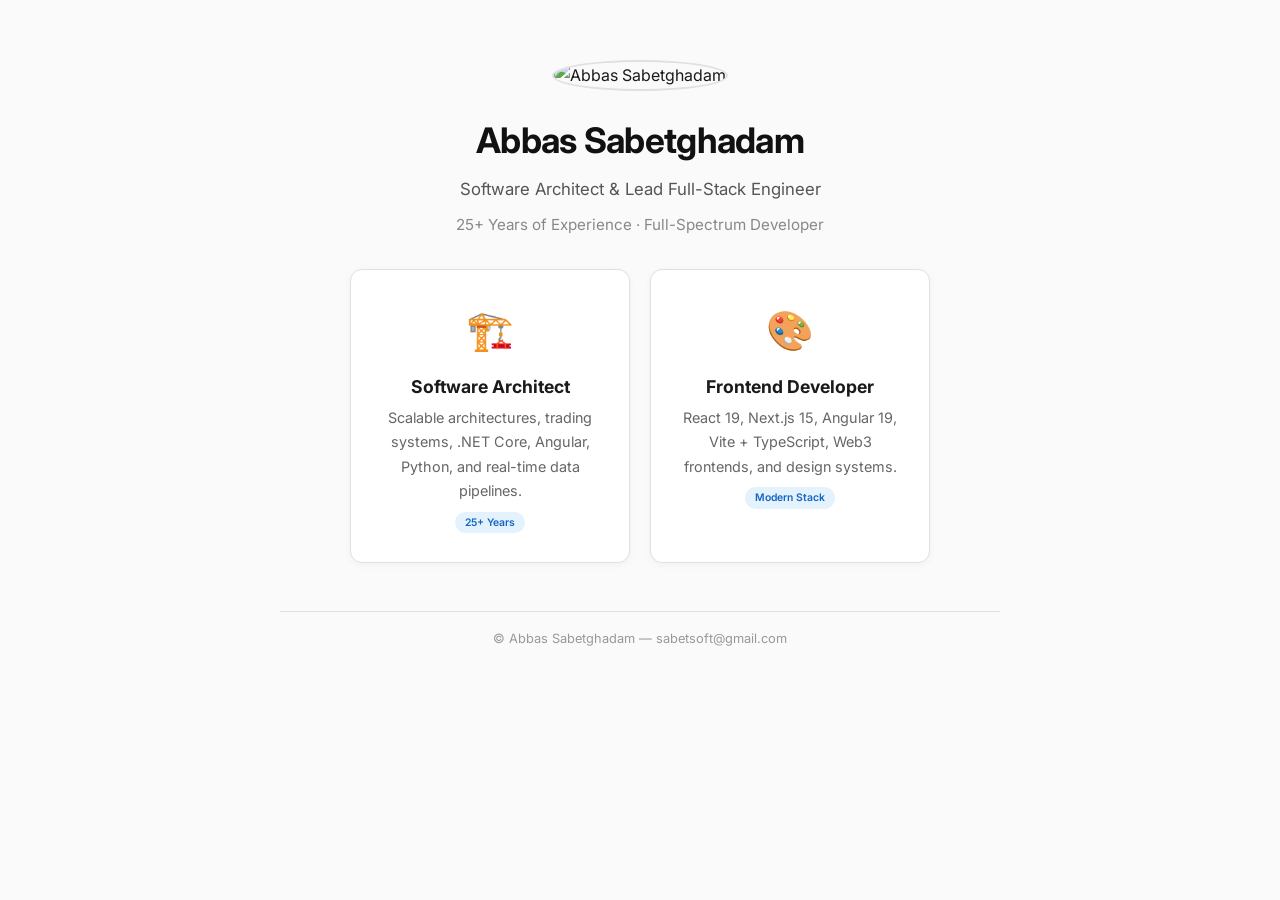
==== commit db87a8bd: "Update index.html" ====
--- a/index.html
+++ b/index.html
@@ -1,1729 +1,142 @@
 <!DOCTYPE html>
 <html lang="en">
-
 <head>
-    <meta charset="UTF-8">
-    
-    <meta name="viewport" content="width=device-width, initial-scale=1.0">
-
-    <!-- SEO Meta Tags -->
-    <title>Abbas Sabetghadam — Software Architect & Blockchain Engineer | 25+ Years</title>
-    <meta name="description"
-        content="Software Architect & Blockchain Engineer with 25+ years of experience. Smart contracts, trading systems, enterprise architecture, full-stack development, and technical consulting.">
-    <meta name="keywords"
-        content="software architect, blockchain engineer, solidity, smart contracts, DEX, staking, arbitrage, React, Node.js, technical consulting, Abbas Sabetghadam">
-    <meta name="author" content="Abbas Sabetghadam">
-    <meta name="robots" content="index, follow">
-    <link rel="canonical" href="https://me.arbify.site/">
-
-    <!-- Open Graph -->
-    <meta property="og:title" content="Abbas Sabetghadam — Software Architect & Blockchain Engineer">
-    <meta property="og:description" content="25+ years in software architecture, blockchain, and trading systems.">
-    <meta property="og:image" content="https://avatars.githubusercontent.com/u/6519453?s=200&v=4">
-    <meta property="og:url" content="https://me.arbify.site/">
-    <meta property="og:type" content="website">
-
-    <!-- Twitter Card -->
-    <meta name="twitter:card" content="summary_large_image">
-    <meta name="twitter:title" content="Abbas Sabetghadam — Software Architect & Blockchain Engineer">
-    <meta name="twitter:description" content="25+ years in software architecture, blockchain, and trading systems.">
-    <meta name="twitter:image" content="https://avatars.githubusercontent.com/u/6519453?s=200&v=4">
-
-    <!-- Structured Data -->
-    <script type="application/ld+json">
-    {
-        "@context": "https://schema.org",
-        "@type": "Person",
-        "name": "Abbas Sabetghadam",
-        "url": "https://me.arbify.site",
-        "image": "https://avatars.githubusercontent.com/u/6519453?s=200&v=4",
-        "jobTitle": "Software Architect & Blockchain Engineer",
-        "sameAs": [
-            "https://github.com/sabetghadam",
-            "https://youtube.com/@sabetsoft",
-            "https://t.me/sabetsoft_dev",
-            "https://www.linkedin.com/in/asabetghadam"
-        ]
-    }
-    </script>
-
-    <!-- Inter Font -->
-    <link rel="preconnect" href="https://fonts.googleapis.com">
-    <link rel="preconnect" href="https://fonts.gstatic.com" crossorigin>
-    <link
-        href="https://fonts.googleapis.com/css2?family=Inter:opsz,wght@14..32,400;14..32,500;14..32,600;14..32,700;14..32,800&display=swap"
-        rel="stylesheet">
-
+    <meta charset="UTF-8" />
+    <meta name="viewport" content="width=device-width, initial-scale=1.0" />
+    <title>Abbas Sabetghadam — Software Architect &amp; Frontend Developer</title>
+    <link rel="preconnect" href="https://fonts.googleapis.com" />
+    <link rel="preconnect" href="https://fonts.gstatic.com" crossorigin />
+    <link href="https://fonts.googleapis.com/css2?family=Inter:opsz,wght@14..32,400;14..32,500;14..32,600;14..32,700;14..32,800&display=swap" rel="stylesheet" />
     <style>
-        :root {
-            --primary: #111;
-            --accent: #1565c0;
-            --accent-hover: #0d47a1;
-            --bg: #fafafa;
-            --card: #fff;
-            --border: #e0e0e0;
-            --text: #1a1a1a;
-            --muted: #666;
-            --green: #2e7d32;
-            --orange: #e65100;
-            --blue: #1565c0;
-            --red: #c62828;
-            --hire: #ff5722;
-            --hire-hover: #e64a19;
-            --hire-glow: rgba(255, 87, 34, 0.4);
-        }
-
         * {
             margin: 0;
             padding: 0;
             box-sizing: border-box;
         }
-
         body {
             font-family: 'Inter', -apple-system, BlinkMacSystemFont, sans-serif;
-            background: var(--bg);
-            color: var(--text);
+            background: #fafafa;
+            color: #1a1a1a;
             line-height: 1.7;
-            -webkit-font-smoothing: antialiased;
-        }
-
-        .container {
-            max-width: 860px;
-            margin: 0 auto;
             padding: 60px 30px;
         }
-
-        /* ── Floating Hire Button ── */
-        .floating-hire {
-            position: fixed;
-            bottom: 32px;
-            right: 32px;
-            z-index: 999;
-        }
-
-        .hire-btn {
-            display: inline-flex;
-            align-items: center;
-            gap: 10px;
-            padding: 16px 28px;
-            background: var(--hire);
-            color: #fff;
-            border: none;
-            border-radius: 50px;
-            font-size: 1rem;
-            font-weight: 700;
-            font-family: 'Inter', sans-serif;
-            cursor: pointer;
-            text-decoration: none;
-            letter-spacing: 0.02em;
-            box-shadow: 0 8px 30px var(--hire-glow);
-            animation: hirePulse 2s ease-in-out infinite, hireGlow 2s ease-in-out infinite;
-            transition: all 0.3s ease;
-            position: relative;
-            overflow: hidden;
-        }
-
-        .hire-btn::before {
-            content: '';
-            position: absolute;
-            top: -50%;
-            left: -50%;
-            width: 200%;
-            height: 200%;
-            background: linear-gradient(45deg, transparent 40%, rgba(255, 255, 255, 0.2) 50%, transparent 60%);
-            animation: hireShine 3s ease-in-out infinite;
-        }
-
-        .hire-btn:hover {
-            transform: translateY(-3px) scale(1.03);
-            box-shadow: 0 12px 40px var(--hire-glow);
-            background: var(--hire-hover);
-        }
-
-        .hire-btn:active {
-            transform: translateY(-1px) scale(0.98);
-        }
-
-        .hire-icon {
-            width: 20px;
-            height: 20px;
-            animation: hireBounce 0.6s ease-in-out infinite alternate;
-        }
-
-        @keyframes hirePulse {
-
-            0%,
-            100% {
-                transform: scale(1);
-            }
-
-            50% {
-                transform: scale(1.04);
-            }
-        }
-
-        @keyframes hireGlow {
-
-            0%,
-            100% {
-                box-shadow: 0 8px 30px var(--hire-glow);
-            }
-
-            50% {
-                box-shadow: 0 8px 50px rgba(255, 87, 34, 0.6);
-            }
-        }
-
-        @keyframes hireShine {
-            0% {
-                transform: translateX(-100%) rotate(45deg);
-            }
-
-            100% {
-                transform: translateX(100%) rotate(45deg);
-            }
-        }
-
-        @keyframes hireBounce {
-            0% {
-                transform: translateY(0);
-            }
-
-            100% {
-                transform: translateY(-3px);
-            }
-        }
-
-        /* ── Modal Overlay ── */
-        .modal-overlay {
-            position: fixed;
-            top: 0;
-            left: 0;
-            width: 100%;
-            height: 100%;
-            background: rgba(0, 0, 0, 0.6);
-            z-index: 9999;
-            display: flex;
-            align-items: center;
-            justify-content: center;
-            opacity: 0;
-            visibility: hidden;
-            transition: all 0.3s ease;
-            backdrop-filter: blur(4px);
-        }
-
-        .modal-overlay.active {
-            opacity: 1;
-            visibility: visible;
-        }
-
-        .modal {
-            background: #fff;
-            border-radius: 16px;
-            padding: 0;
-            max-width: 520px;
-            width: 90%;
-            box-shadow: 0 25px 80px rgba(0, 0, 0, 0.25);
-            transform: translateY(30px) scale(0.95);
-            transition: all 0.4s cubic-bezier(0.175, 0.885, 0.32, 1.275);
-            overflow: hidden;
-        }
-
-        .modal-overlay.active .modal {
-            transform: translateY(0) scale(1);
-        }
-
-        .modal-header {
-            background: var(--hire);
-            padding: 28px 28px 20px;
-            color: #fff;
+        .container {
+            max-width: 720px;
+            margin: 0 auto;
             text-align: center;
         }
-
-        .modal-header h2 {
-            font-size: 1.5rem;
+        .profile-pic {
+            width: 100px;
+            height: 100px;
+            border-radius: 50%;
+            object-fit: cover;
+            border: 2px solid #e0e0e0;
+            margin-bottom: 20px;
+        }
+        h1 {
+            font-size: 2.2rem;
+            font-weight: 700;
+            letter-spacing: -0.02em;
+            color: #111;
+            margin-bottom: 4px;
+        }
+        .subtitle {
+            font-size: 1.05rem;
+            color: #555;
+            margin-bottom: 8px;
+        }
+        .tagline {
+            font-size: 0.95rem;
+            color: #888;
+            margin-bottom: 32px;
+        }
+        .cards {
+            display: flex;
+            flex-wrap: wrap;
+            gap: 20px;
+            justify-content: center;
+            margin-top: 20px;
+        }
+        .card {
+            background: #fff;
+            border: 1px solid #e0e0e0;
+            border-radius: 12px;
+            padding: 28px 24px;
+            width: 280px;
+            text-decoration: none;
+            color: #1a1a1a;
+            transition: all 0.25s ease;
+            box-shadow: 0 2px 8px rgba(0, 0, 0, 0.04);
+        }
+        .card:hover {
+            border-color: #1565c0;
+            transform: translateY(-4px);
+            box-shadow: 0 8px 24px rgba(21, 101, 192, 0.10);
+        }
+        .card .icon {
+            font-size: 2.4rem;
+            margin-bottom: 8px;
+        }
+        .card h3 {
+            font-size: 1.1rem;
             font-weight: 700;
             margin-bottom: 4px;
         }
-
-        .modal-header .modal-subtitle {
+        .card p {
             font-size: 0.9rem;
-            opacity: 0.9;
-            font-weight: 400;
+            color: #666;
         }
-
-        .modal-body {
-            padding: 28px;
-        }
-
-        .modal-options {
-            display: flex;
-            flex-direction: column;
-            gap: 14px;
-        }
-
-        .modal-option {
-            display: flex;
-            align-items: center;
-            gap: 16px;
-            padding: 18px 20px;
-            border: 2px solid var(--border);
+        .card .badge {
+            display: inline-block;
+            font-size: 0.65rem;
+            font-weight: 600;
+            padding: 2px 10px;
             border-radius: 12px;
-            text-decoration: none;
-            color: var(--text);
-            font-weight: 600;
-            font-size: 0.95rem;
-            transition: all 0.2s ease;
-            cursor: pointer;
-        }
-
-        .modal-option:hover {
-            border-color: var(--accent);
-            background: #f8faff;
-            transform: translateX(4px);
-        }
-
-        .modal-option-icon {
-            width: 44px;
-            height: 44px;
-            border-radius: 10px;
-            display: flex;
-            align-items: center;
-            justify-content: center;
-            flex-shrink: 0;
-            font-size: 1.3rem;
-        }
-
-        .modal-option-icon.email {
             background: #e3f2fd;
             color: #1565c0;
-        }
-
-        .modal-option-icon.telegram {
-            background: #e0f7fa;
-            color: #0088cc;
-        }
-
-        .modal-option-icon.linkedin {
-            background: #e8eaf6;
-            color: #0a66c2;
-        }
-
-        .modal-option-icon.call {
-            background: #e8f5e9;
-            color: #2e7d32;
-        }
-
-        .modal-option-text small {
-            display: block;
-            font-weight: 400;
-            color: var(--muted);
-            font-size: 0.8rem;
-            margin-top: 2px;
-        }
-
-        .modal-close {
-            display: block;
-            width: 100%;
-            margin-top: 20px;
-            padding: 12px;
-            background: transparent;
-            border: 2px solid #ddd;
-            border-radius: 10px;
-            font-size: 0.9rem;
-            font-weight: 600;
-            cursor: pointer;
-            color: #888;
-            transition: all 0.2s;
-            font-family: 'Inter', sans-serif;
-        }
-
-        .modal-close:hover {
-            border-color: #aaa;
-            color: #555;
-            background: #f5f5f5;
-        }
-
-        .modal-footer-note {
-            text-align: center;
-            font-size: 0.78rem;
-            color: #aaa;
-            margin-top: 16px;
-        }
-
-        /* ── Header ── */
-        .header {
-            display: flex;
-            justify-content: space-between;
-            align-items: flex-start;
-            margin-bottom: 64px;
-            flex-wrap: wrap;
-            gap: 24px;
-        }
-
-        .header-left {
-            display: flex;
-            align-items: center;
-            gap: 24px;
-            flex-wrap: wrap;
-        }
-
-        .profile-section {
-            display: flex;
-            align-items: center;
-            gap: 16px;
-        }
-
-        .profile-pic {
-            width: 72px;
-            height: 72px;
-            border-radius: 50%;
-            object-fit: cover;
-            border: 2px solid var(--border);
-            flex-shrink: 0;
-        }
-
-        .profile-info h1 {
-            font-size: 2.4rem;
-            font-weight: 700;
-            letter-spacing: -0.02em;
-            color: var(--primary);
-            margin-bottom: 2px;
-            line-height: 1.2;
-        }
-
-        .profile-info .role {
-            font-size: 1rem;
-            font-weight: 500;
-            color: #555;
-        }
-
-        .social-icons {
-            display: flex;
-            align-items: center;
-            gap: 12px;
             margin-top: 8px;
         }
-
-        .social-icon-link {
-            display: flex;
-            align-items: center;
-            justify-content: center;
-            width: 36px;
-            height: 36px;
-            border-radius: 50%;
-            color: #555;
-            transition: all 0.2s;
-            text-decoration: none;
-        }
-
-        .social-icon-link:hover {
-            background: #eee;
-            color: var(--primary);
-        }
-
-        .social-icon-link.email-icon:hover {
-            background: #e3f2fd;
-            color: #1565c0;
-        }
-
-        .social-icon-link.telegram-icon:hover {
-            background: #e0f7fa;
-            color: #0088cc;
-        }
-
-        .social-icon-link.linkedin-icon:hover {
-            background: #e8eaf6;
-            color: #0a66c2;
-        }
-
-        .social-icon-link.github-icon:hover {
-            background: #f5f5f5;
-            color: #111;
-        }
-
-        .social-icon-link.youtube-icon:hover {
-            background: #ffebee;
-            color: #cc0000;
-        }
-
-        .header-right {
-            text-align: right;
-            flex-shrink: 0;
-        }
-
-        .header-right .email-display {
-            font-size: 0.85rem;
-            color: var(--muted);
-            font-family: 'SF Mono', 'Fira Code', 'Consolas', monospace;
-            background: #f5f5f5;
-            padding: 6px 12px;
-            border-radius: 4px;
-        }
-
-        hr {
-            border: none;
-            border-top: 1px solid var(--border);
-            margin: 0 0 56px 0;
-        }
-
-        /* ── Section ── */
-        .section {
-            margin-bottom: 56px;
-        }
-
-        .section-title {
-            font-size: 1rem;
-            font-weight: 600;
-            text-transform: uppercase;
-            letter-spacing: 0.06em;
-            color: #333;
-            margin-bottom: 20px;
-            padding-bottom: 10px;
-            border-bottom: 2px solid var(--border);
-        }
-
-        .section-title .badge-new {
-            font-size: 0.65rem;
-            text-transform: none;
-            background: var(--green);
-            color: #fff;
-            padding: 2px 10px;
-            border-radius: 12px;
-            margin-left: 8px;
-            font-weight: 600;
-        }
-
-        .skills-grid {
-            display: grid;
-            grid-template-columns: repeat(auto-fit, minmax(220px, 1fr));
-            gap: 28px;
-        }
-
-        .skill-category h3 {
-            font-size: 0.9rem;
-            font-weight: 600;
-            color: #222;
-            margin-bottom: 10px;
-        }
-
-        .skill-category p {
-            font-size: 0.88rem;
-            color: var(--muted);
-            line-height: 1.7;
-        }
-
-        .skill-category .tech-tags {
-            display: flex;
-            flex-wrap: wrap;
-            gap: 6px;
-            margin-top: 8px;
-        }
-
-        .skill-category .tech-tag {
-            padding: 2px 10px;
-            background: #f0f0f0;
-            border-radius: 4px;
-            font-size: 0.75rem;
-            font-weight: 500;
-            color: #555;
-        }
-
-        .skill-category .tech-tag.primary {
-            background: #e3f2fd;
-            color: #1565c0;
-        }
-
-        .skill-category .tech-tag.new {
-            background: #e8f5e9;
-            color: #2e7d32;
-        }
-
-        .skill-category .tech-tag.legacy {
-            background: #fff3e0;
-            color: #e65100;
-        }
-
-        .table-wrapper {
-            overflow-x: auto;
-        }
-
-        table {
-            width: 100%;
-            border-collapse: collapse;
-            font-size: 0.9rem;
-        }
-
-        thead th {
-            text-align: left;
-            font-weight: 600;
-            font-size: 0.78rem;
-            text-transform: uppercase;
-            letter-spacing: 0.05em;
-            color: #888;
-            padding-bottom: 12px;
-            border-bottom: 1px solid var(--border);
-        }
-
-        tbody td {
-            padding: 14px 0;
-            border-bottom: 1px solid #f0f0f0;
-            vertical-align: top;
-            color: #444;
-        }
-
-        tbody tr:last-child td {
-            border-bottom: none;
-        }
-
-        tbody td:first-child {
-            font-weight: 600;
-            color: var(--primary);
-            min-width: 200px;
-        }
-
-        .project-link {
-            color: var(--accent);
-            text-decoration: none;
-            font-weight: 500;
-            font-size: 0.8rem;
-            margin-left: 4px;
-        }
-
-        .project-link:hover {
-            text-decoration: underline;
-        }
-
-        .badge {
-            display: inline-block;
-            font-size: 0.72rem;
-            font-weight: 600;
-            padding: 4px 10px;
-            border-radius: 4px;
-            text-transform: uppercase;
-            letter-spacing: 0.04em;
-        }
-
-        .badge-live {
-            background: #e8f5e9;
-            color: var(--green);
-        }
-
-        .badge-progress {
-            background: #fff3e0;
-            color: var(--orange);
-        }
-
-        .badge-done {
-            background: #e3f2fd;
-            color: var(--blue);
-        }
-
-        blockquote {
-            border-left: 3px solid #333;
-            padding: 8px 0 8px 20px;
-            margin: 24px 0;
-            color: var(--muted);
-            font-style: italic;
-            font-size: 0.95rem;
-        }
-
-        .code-block {
-            background: #1e1e1e;
-            color: #d4d4d4;
-            padding: 24px;
-            border-radius: 6px;
-            font-family: 'SF Mono', 'Fira Code', 'Consolas', monospace;
-            font-size: 0.82rem;
-            line-height: 1.8;
-            overflow-x: auto;
-            margin: 16px 0;
-        }
-
-        .code-block .comment {
-            color: #6a9955;
-        }
-
-        .code-block .keyword {
-            color: #569cd6;
-        }
-
-        .compare-table thead th:last-child {
-            color: var(--primary);
-        }
-
-        .compare-table tbody td:last-child {
-            font-weight: 500;
-            color: var(--primary);
-        }
-
-        .services-grid {
-            display: grid;
-            grid-template-columns: repeat(auto-fit, minmax(240px, 1fr));
-            gap: 20px;
-        }
-
-        .service-card {
-            background: var(--card);
-            border: 1px solid var(--border);
-            border-radius: 8px;
-            padding: 24px;
-            transition: border-color 0.2s;
-        }
-
-        .service-card:hover {
-            border-color: #aaa;
-        }
-
-        .service-card h3 {
-            font-size: 1rem;
-            font-weight: 600;
-            color: var(--primary);
-            margin-bottom: 8px;
-        }
-
-        .service-card p {
-            font-size: 0.85rem;
-            color: var(--muted);
-            line-height: 1.7;
-        }
-
-        .service-icon {
-            font-size: 1.5rem;
-            margin-bottom: 12px;
-        }
-
-        /* ── Specialty Page Links ── */
-        .specialty-links {
-            display: flex;
-            flex-wrap: wrap;
-            gap: 12px;
-            margin-top: 12px;
-        }
-
-        .specialty-link {
-            display: inline-flex;
-            align-items: center;
-            gap: 6px;
-            padding: 6px 16px;
-            background: var(--card);
-            border: 1px solid var(--border);
-            border-radius: 20px;
-            font-size: 0.8rem;
-            font-weight: 500;
-            color: var(--text);
-            text-decoration: none;
-            transition: all 0.2s;
-        }
-
-        .specialty-link:hover {
-            border-color: var(--accent);
-            background: #f8faff;
-            color: var(--accent);
-            transform: translateY(-2px);
-        }
-
-        .specialty-link .arrow {
-            font-size: 0.7rem;
-            transition: transform 0.2s;
-        }
-
-        .specialty-link:hover .arrow {
-            transform: translateX(4px);
-        }
-
-        .cta-section {
-            background: var(--card);
-            border: 1px solid var(--border);
-            border-radius: 10px;
-            padding: 36px 32px;
-            text-align: center;
-            margin-top: 40px;
-        }
-
-        .cta-section h2 {
-            font-size: 1.3rem;
-            font-weight: 700;
-            color: var(--primary);
-            margin-bottom: 8px;
-        }
-
-        .cta-section p {
-            color: var(--muted);
-            margin-bottom: 24px;
-            font-size: 0.95rem;
-        }
-
-        .cta-buttons {
-            display: flex;
-            gap: 14px;
-            justify-content: center;
-            flex-wrap: wrap;
-        }
-
-        .btn {
-            display: inline-flex;
-            align-items: center;
-            gap: 8px;
-            padding: 12px 24px;
-            border-radius: 6px;
-            font-size: 0.9rem;
-            font-weight: 600;
-            text-decoration: none;
-            transition: all 0.2s;
-            cursor: pointer;
-            font-family: inherit;
-        }
-
-        .btn-primary {
-            background: var(--accent);
-            color: #fff;
-            border: 2px solid var(--accent);
-        }
-
-        .btn-primary:hover {
-            background: var(--accent-hover);
-            border-color: var(--accent-hover);
-        }
-
-        .btn-linkedin {
-            background: #0a66c2;
-            color: #fff;
-            border: 2px solid #0a66c2;
-        }
-
-        .btn-linkedin:hover {
-            background: #084e96;
-            border-color: #084e96;
-        }
-
-        .btn-telegram {
-            background: #0088cc;
-            color: #fff;
-            border: 2px solid #0088cc;
-        }
-
-        .btn-telegram:hover {
-            background: #006da3;
-            border-color: #006da3;
-        }
-
-        .btn-youtube {
-            background: #cc0000;
-            color: #fff;
-            border: 2px solid #cc0000;
-        }
-
-        .btn-youtube:hover {
-            background: #990000;
-            border-color: #990000;
-        }
-
-        .availability {
-            display: inline-flex;
-            align-items: center;
-            gap: 6px;
-            margin-bottom: 20px;
-            font-size: 0.85rem;
-            color: var(--green);
-            font-weight: 500;
-        }
-
-        .availability-dot {
-            width: 8px;
-            height: 8px;
-            border-radius: 50%;
-            background: var(--green);
-            animation: pulse 2s infinite;
-        }
-
-        @keyframes pulse {
-
-            0%,
-            100% {
-                opacity: 1;
-            }
-
-            50% {
-                opacity: 0.4;
-            }
-        }
-
         .footer-note {
-            margin-top: 80px;
-            padding-top: 24px;
-            border-top: 1px solid var(--border);
+            margin-top: 48px;
+            padding-top: 16px;
+            border-top: 1px solid #e0e0e0;
             font-size: 0.8rem;
             color: #999;
-            text-align: center;
         }
-
-        .inline-code {
-            background: #f0f0f0;
-            padding: 2px 8px;
-            border-radius: 4px;
-            font-family: 'SF Mono', 'Fira Code', 'Consolas', monospace;
-            font-size: 0.85rem;
-            color: #d63384;
-        }
-
         @media (max-width: 650px) {
-            .container {
-                padding: 40px 20px;
-            }
-
-            .header {
-                flex-direction: column;
-                align-items: flex-start;
-            }
-
-            .header-right {
-                text-align: left;
-                margin-top: 16px;
-            }
-
-            .profile-info h1 {
-                font-size: 1.8rem;
-            }
-
-            .skills-grid,
-            .services-grid {
-                grid-template-columns: 1fr;
-            }
-
-            tbody td:first-child {
-                min-width: 140px;
-            }
-
-            .cta-buttons {
-                flex-direction: column;
-            }
-
-            .btn {
-                justify-content: center;
-            }
-
-            .floating-hire {
-                bottom: 20px;
-                right: 20px;
-            }
-
-            .hire-btn {
-                padding: 14px 22px;
-                font-size: 0.9rem;
-            }
-
-            .modal {
-                width: 95%;
-            }
-
-            .modal-body {
-                padding: 20px;
-            }
-
-            .modal-option {
-                padding: 14px 16px;
-            }
-
-            .specialty-links {
-                flex-direction: column;
-            }
-
-            .specialty-link {
-                justify-content: center;
-            }
+            body { padding: 40px 20px; }
+            .cards { flex-direction: column; align-items: center; }
+            .card { width: 100%; max-width: 320px; }
         }
     </style>
 </head>
-
 <body>
 
-    <!-- ──────────── FLOATING HIRE BUTTON ──────────── -->
-    <div class="floating-hire">
-        <button class="hire-btn" onclick="openHireModal()" aria-label="Hire Me Now">
-            <svg class="hire-icon" viewBox="0 0 24 24" fill="none" stroke="currentColor" stroke-width="2.5">
-                <polyline points="20 6 9 17 4 12"></polyline>
-            </svg>
-            HIRE ME NOW
-        </button>
-    </div>
+    <div class="container">
+        <img src="https://avatars.githubusercontent.com/u/6519453?s=96&v=4" alt="Abbas Sabetghadam" class="profile-pic" />
+        <h1>Abbas Sabetghadam</h1>
+        <div class="subtitle">Software Architect &amp; Lead Full-Stack Engineer</div>
+        <div class="tagline">25+ Years of Experience · Full-Spectrum Developer</div>
 
-    <!-- ──────────── HIRE MODAL ──────────── -->
-    <div class="modal-overlay" id="hireModal">
-        <div class="modal">
-            <div class="modal-header">
-                <h2>Let's Work Together 🚀</h2>
-                <div class="modal-subtitle">Choose how you'd like to connect</div>
-            </div>
-            <div class="modal-body">
-                <div class="modal-options">
-                    <a href="mailto:sabetsoft@gmail.com?subject=Project%20Inquiry%20-%20Hire" class="modal-option">
-                        <div class="modal-option-icon email">
-                            <svg width="22" height="22" viewBox="0 0 24 24" fill="none" stroke="currentColor"
-                                stroke-width="2">
-                                <path d="M4 4h16c1.1 0 2 .9 2 2v12c0 1.1-.9 2-2 2H4c-1.1 0-2-.9-2-2V6c0-1.1.9-2 2-2z" />
-                                <polyline points="22,6 12,13 2,6" />
-                            </svg>
-                        </div>
-                        <div class="modal-option-text">
-                            Send an Email
-                            <small>sabetsoft@gmail.com — Best for detailed proposals</small>
-                        </div>
-                    </a>
-                    <a href="https://t.me/sabetsoft_dev" target="_blank" rel="noopener" class="modal-option">
-                        <div class="modal-option-icon telegram">
-                            <svg width="22" height="22" viewBox="0 0 24 24" fill="currentColor">
-                                <path
-                                    d="M12 0C5.373 0 0 5.373 0 12s5.373 12 12 12 12-5.373 12-12S18.627 0 12 0zm5.562 8.161c-.18 1.897-.962 6.502-1.359 8.627-.168.9-.5 1.201-.82 1.23-.697.064-1.226-.461-1.901-.903-1.056-.692-1.653-1.123-2.678-1.799-1.185-.781-.417-1.21.258-1.911.177-.184 3.247-2.977 3.307-3.23.007-.032.015-.15-.056-.212s-.174-.041-.249-.024c-.106.024-1.793 1.139-5.062 3.345-.479.329-.913.489-1.302.481-.428-.009-1.252-.242-1.865-.442-.752-.244-1.349-.374-1.297-.788.027-.216.325-.437.893-.663 3.498-1.524 5.831-2.529 6.998-3.014 3.333-1.386 4.025-1.627 4.477-1.635.099-.002.321.023.465.141.145.118.185.276.208.542z" />
-                            </svg>
-                        </div>
-                        <div class="modal-option-text">
-                            Chat on Telegram
-                            <small>@sabetsoft_dev — Fastest response</small>
-                        </div>
-                    </a>
-                    <a href="https://www.linkedin.com/in/asabetghadam" target="_blank" rel="noopener"
-                        class="modal-option">
-                        <div class="modal-option-icon linkedin">
-                            <svg width="22" height="22" viewBox="0 0 24 24" fill="currentColor">
-                                <path
-                                    d="M20.447 20.452h-3.554v-5.569c0-1.328-.027-3.037-1.852-3.037-1.853 0-2.136 1.445-2.136 2.939v5.667H9.351V9h3.414v1.561h.046c.477-.9 1.637-1.85 3.37-1.85 3.601 0 4.267 2.37 4.267 5.455v6.286zM5.337 7.433a2.062 2.062 0 01-2.063-2.065 2.064 2.064 0 112.063 2.065zm1.782 13.019H3.555V9h3.564v11.452zM22.225 0H1.771C.792 0 0 .774 0 1.729v20.542C0 23.227.792 24 1.771 24h20.451C23.2 24 24 23.227 24 22.271V1.729C24 .774 23.2 0 22.222 0h.003z" />
-                            </svg>
-                        </div>
-                        <div class="modal-option-text">
-                            Connect on LinkedIn
-                            <small>Professional profile & recommendations</small>
-                        </div>
-                    </a>
-                </div>
-                <button class="modal-close" onclick="closeHireModal()">Maybe Later</button>
-                <div class="modal-footer-note">Typically respond within a few hours</div>
-            </div>
+        <div class="cards">
+            <a href="architect.html" class="card">
+                <div class="icon">🏗️</div>
+                <h3>Software Architect</h3>
+                <p>Scalable architectures, trading systems, .NET Core, Angular, Python, and real-time data pipelines.</p>
+                <span class="badge">25+ Years</span>
+            </a>
+            <a href="frontend.html" class="card">
+                <div class="icon">🎨</div>
+                <h3>Frontend Developer</h3>
+                <p>React 19, Next.js 15, Angular 19, Vite + TypeScript, Web3 frontends, and design systems.</p>
+                <span class="badge">Modern Stack</span>
+            </a>
+        </div>
+
+        <div class="footer-note">
+            &copy; Abbas Sabetghadam — sabetsoft@gmail.com
         </div>
     </div>
 
-    <div class="container">
-
-        <!-- ──────────── HEADER ──────────── -->
-        <div class="header">
-            <div class="header-left">
-                <div class="profile-section">
-                    <img src="https://avatars.githubusercontent.com/u/6519453?s=96&v=4" alt="Abbas Sabetghadam"
-                        class="profile-pic">
-                    <div class="profile-info">
-                        <h1>Abbas Sabetghadam</h1>
-                        <div class="role">Software Architect & Blockchain Engineer — 25 Years of Experience</div>
-                        <div class="social-icons">
-                            <!-- Email (copy on click) -->
-                            <a href="javascript:void(0)" class="social-icon-link email-icon" onclick="copyEmail()"
-                                title="Copy Email">
-                                <svg width="18" height="18" viewBox="0 0 24 24" fill="none" stroke="currentColor"
-                                    stroke-width="2">
-                                    <path
-                                        d="M4 4h16c1.1 0 2 .9 2 2v12c0 1.1-.9 2-2 2H4c-1.1 0-2-.9-2-2V6c0-1.1.9-2 2-2z" />
-                                    <polyline points="22,6 12,13 2,6" />
-                                </svg>
-                            </a>
-                            <!-- Telegram -->
-                            <a href="https://t.me/sabetsoft_dev" target="_blank" rel="noopener"
-                                class="social-icon-link telegram-icon" title="Telegram">
-                                <svg width="18" height="18" viewBox="0 0 24 24" fill="currentColor">
-                                    <path
-                                        d="M12 0C5.373 0 0 5.373 0 12s5.373 12 12 12 12-5.373 12-12S18.627 0 12 0zm5.562 8.161c-.18 1.897-.962 6.502-1.359 8.627-.168.9-.5 1.201-.82 1.23-.697.064-1.226-.461-1.901-.903-1.056-.692-1.653-1.123-2.678-1.799-1.185-.781-.417-1.21.258-1.911.177-.184 3.247-2.977 3.307-3.23.007-.032.015-.15-.056-.212s-.174-.041-.249-.024c-.106.024-1.793 1.139-5.062 3.345-.479.329-.913.489-1.302.481-.428-.009-1.252-.242-1.865-.442-.752-.244-1.349-.374-1.297-.788.027-.216.325-.437.893-.663 3.498-1.524 5.831-2.529 6.998-3.014 3.333-1.386 4.025-1.627 4.477-1.635.099-.002.321.023.465.141.145.118.185.276.208.542z" />
-                                </svg>
-                            </a>
-                            <!-- LinkedIn -->
-                            <a href="https://www.linkedin.com/in/asabetghadam" target="_blank" rel="noopener"
-                                class="social-icon-link linkedin-icon" title="LinkedIn">
-                                <svg width="18" height="18" viewBox="0 0 24 24" fill="currentColor">
-                                    <path
-                                        d="M20.447 20.452h-3.554v-5.569c0-1.328-.027-3.037-1.852-3.037-1.853 0-2.136 1.445-2.136 2.939v5.667H9.351V9h3.414v1.561h.046c.477-.9 1.637-1.85 3.37-1.85 3.601 0 4.267 2.37 4.267 5.455v6.286zM5.337 7.433a2.062 2.062 0 01-2.063-2.065 2.064 2.064 0 112.063 2.065zm1.782 13.019H3.555V9h3.564v11.452zM22.225 0H1.771C.792 0 0 .774 0 1.729v20.542C0 23.227.792 24 1.771 24h20.451C23.2 24 24 23.227 24 22.271V1.729C24 .774 23.2 0 22.222 0h.003z" />
-                                </svg>
-                            </a>
-                            <!-- GitHub -->
-                            <a href="https://github.com/sabetghadam" target="_blank" rel="noopener"
-                                class="social-icon-link github-icon" title="GitHub">
-                                <svg width="18" height="18" viewBox="0 0 24 24" fill="currentColor">
-                                    <path
-                                        d="M12 0C5.374 0 0 5.373 0 12c0 5.302 3.438 9.8 8.207 11.387.599.111.793-.261.793-.577v-2.234c-3.338.726-4.033-1.416-4.033-1.416-.546-1.387-1.333-1.756-1.333-1.756-1.089-.745.083-.729.083-.729 1.205.084 1.839 1.237 1.839 1.237 1.07 1.834 2.807 1.304 3.492.997.107-.775.418-1.305.762-1.604-2.665-.305-5.467-1.334-5.467-5.931 0-1.311.469-2.381 1.236-3.221-.124-.303-.535-1.524.117-3.176 0 0 1.008-.322 3.301 1.23A11.509 11.509 0 0112 5.803c1.02.005 2.047.138 3.006.404 2.291-1.552 3.297-1.23 3.297-1.23.653 1.653.242 2.874.118 3.176.77.84 1.235 1.911 1.235 3.221 0 4.609-2.807 5.624-5.479 5.921.43.372.823 1.102.823 2.222v3.293c0 .319.192.694.801.576C20.566 21.797 24 17.3 24 12c0-6.627-5.373-12-12-12z" />
-                                </svg>
-                            </a>
-                            <!-- YouTube -->
-                            <a href="https://youtube.com/@sabetsoft" target="_blank" rel="noopener"
-                                class="social-icon-link youtube-icon" title="YouTube">
-                                <svg width="18" height="18" viewBox="0 0 24 24" fill="currentColor">
-                                    <path
-                                        d="M23.498 6.186a3.016 3.016 0 00-2.122-2.136C19.505 3.545 12 3.545 12 3.545s-7.505 0-9.377.505A3.017 3.017 0 00.502 6.186C0 8.07 0 12 0 12s0 3.93.502 5.814a3.016 3.016 0 002.122 2.136c1.871.505 9.376.505 9.376.505s7.505 0 9.377-.505a3.015 3.015 0 002.122-2.136C24 15.93 24 12 24 12s0-3.93-.502-5.814zM9.545 15.568V8.432L15.818 12l-6.273 3.568z" />
-                                </svg>
-                            </a>
-                        </div>
-                    </div>
-                </div>
-            </div>
-            <!-- Email copy display (right side on desktop) -->
-            <div class="header-right">
-                <span class="email-display" id="emailDisplay">sabetsoft@gmail.com</span>
-                <div id="copyToast"
-                    style="font-size:0.7rem;color:var(--green);margin-top:4px;opacity:0;transition:opacity 0.3s;">
-                    Copied!</div>
-            </div>
-        </div>
-
-        <hr>
-
-        <!-- ──────────── SPECIALTY PAGES NAV ──────────── -->
-        <div class="section" style="margin-bottom: 32px;">
-            <div style="display:flex; flex-wrap:wrap; align-items:center; gap:12px;">
-                <span style="font-size:0.85rem; font-weight:600; color:var(--muted);">Specialty Pages:</span>
-                <a href="frontend.html" class="specialty-link">
-                    <span>🖥️ Senior Frontend Developer</span>
-                    <span class="arrow">→</span>
-                </a>
-                <a href="/mobile" class="specialty-link">
-                    <span>📱 Senior Mobile Developer</span>
-                    <span class="arrow">→</span>
-                </a>
-                <a href="/backend" class="specialty-link">
-                    <span>⚙️ Backend Engineer</span>
-                    <span class="arrow">→</span>
-                </a>
-                <a href="/blockchain" class="specialty-link">
-                    <span>🔗 Blockchain Engineer</span>
-                    <span class="arrow">→</span>
-                </a>
-            </div>
-        </div>
-
-        <!-- ──────────── CORE EXPERTISE ──────────── -->
-        <div class="section">
-            <div class="section-title">Core Expertise</div>
-            <div class="skills-grid">
-                <div class="skill-category">
-                    <h3>Blockchain & Smart Contracts</h3>
-                    <p>Solidity · Hardhat · Foundry · Web3.js · Ethers.js · ERC-20/721/404/1155 · DEX · Staking ·
-                        Polygon · Tron</p>
-                </div>
-                <div class="skill-category">
-                    <h3>Software Architecture</h3>
-                    <p>Microservices · Event-Driven · CQRS · Modular Monolith · UML · System Design · Technical
-                        Leadership</p>
-                </div>
-                <div class="skill-category">
-                    <h3>Frontend Engineering</h3>
-                    <div class="tech-tags">
-                        <span class="tech-tag primary">React 19</span>
-                        <span class="tech-tag primary">Next.js 15</span>
-                        <span class="tech-tag primary">Angular 19</span>
-                        <span class="tech-tag">Vue 3</span>
-                        <span class="tech-tag">TypeScript</span>
-                        <span class="tech-tag new">Vite</span>
-                    </div>
-                    <p style="margin-top:6px; font-size:0.8rem; color:#888;">
-                        <a href="/frontend" style="color:var(--accent); text-decoration:none; font-weight:500;">
-                            View full Frontend portfolio →
-                        </a>
-                    </p>
-                </div>
-                <div class="skill-category">
-                    <h3>Backend Engineering</h3>
-                    <p>Node.js · .NET Core · Python · Express · Fastify · WebSocket · REST · GraphQL</p>
-                </div>
-                <div class="skill-category">
-                    <h3>Artificial Intelligence & ML</h3>
-                    <div class="tech-tags">
-                        <span class="tech-tag primary">Python</span>
-                        <span class="tech-tag">LangChain</span>
-                        <span class="tech-tag">PyTorch</span>
-                        <span class="tech-tag">Transformers</span>
-                        <span class="tech-tag">LLM Integration</span>
-                        <span class="tech-tag">AI Agents</span>
-                    </div>
-                    <p style="margin-top:6px; font-size:0.8rem; color:#888;">
-                        🤖 AI-Blockchain integration · AI-powered dashboards · LLM-powered applications
-                    </p>
-                </div>
-                <div class="skill-category">
-                    <h3>Trading & Financial Systems</h3>
-                    <p>Arbitrage Engines · Market Making · Signal Execution · Elliott Wave · HFT · &lt;100ms Latency</p>
-                </div>
-                <div class="skill-category">
-                    <h3>Database Engineering</h3>
-                    <p>SQL Server · MongoDB · MySQL · Query Tuning · Sharding · Migration</p>
-                </div>
-                <div class="skill-category">
-                    <h3>Real-Time & WebSocket</h3>
-                    <div class="tech-tags">
-                        <span class="tech-tag primary">WebSocket</span>
-                        <span class="tech-tag primary">SignalR</span>
-                        <span class="tech-tag">Socket.io</span>
-                        <span class="tech-tag">Server-Sent Events</span>
-                        <span class="tech-tag">Redis Pub/Sub</span>
-                    </div>
-                    <p style="margin-top:6px; font-size:0.8rem; color:#888;">
-                        🔄 Live chat · Real-time dashboards · 500+ concurrent users · &lt;100ms latency
-                    </p>
-                </div>
-                <div class="skill-category">
-                    <h3>DevOps & Cloud</h3>
-                    <p>Docker · GitHub Actions · Vercel · Nginx · CI/CD · Cloud Deployment</p>
-                </div>
-                <div class="skill-category">
-                    <h3>Low-Level Systems</h3>
-                    <p>Linux · eBPF · Assembly · Kernel Tracing · Performance Profiling</p>
-                </div>
-            </div>
-        </div>
-
-        <!-- ──────────── SERVICES ──────────── -->
-        <div class="section">
-            <div class="section-title">Services I Offer</div>
-            <div class="services-grid">
-                <div class="service-card">
-                    <div class="service-icon">🏗️</div>
-                    <h3>Software Architecture Consulting</h3>
-                    <p>Architecture design for complex systems, technology selection, scalability improvement, and
-                        technical debt reduction.</p>
-                </div>
-                <div class="service-card">
-                    <div class="service-icon">🔗</div>
-                    <h3>Blockchain & Smart Contract Development</h3>
-                    <p>Design and implementation of DEX, staking, custom tokens, and full dApp from Solidity to
-                        frontend.</p>
-                </div>
-                <div class="service-card">
-                    <div class="service-icon">📈</div>
-                    <h3>Trading & Financial Systems</h3>
-                    <p>Arbitrage bots, Market Making, signal execution, and HFT systems with sub-100ms latency.</p>
-                </div>
-                <div class="service-card">
-                    <div class="service-icon">💻</div>
-                    <h3>Full-Stack Development</h3>
-                    <p>Complete product development from frontend to backend and database with cutting-edge
-                        technologies.</p>
-                </div>
-                <div class="service-card">
-                    <div class="service-icon">🤖</div>
-                    <h3>AI & Blockchain Integration</h3>
-                    <p>AI-powered platforms, LLM integration, AI-Blockchain bridges, and intelligent trading systems.
-                    </p>
-                </div>
-                <div class="service-card">
-                    <div class="service-icon">🎯</div>
-                    <h3>Technical Leadership</h3>
-                    <p>Managing technical teams, translating business requirements into technical architecture, Make vs.
-                        Buy decisions.</p>
-                </div>
-                <div class="service-card">
-                    <div class="service-icon">🔍</div>
-                    <h3>Smart Contract Audit & Security</h3>
-                    <p>Security review of Solidity contracts, gas optimization, and penetration testing before
-                        deployment.</p>
-                </div>
-            </div>
-        </div>
-
-        <!-- ──────────── BLOCKCHAIN ──────────── -->
-        <div class="section">
-            <div class="section-title">Blockchain & Smart Contracts ★</div>
-            <blockquote>This is not a side skill. It has been my primary craft for years — from Solidity to full dApp
-                delivery.</blockquote>
-            <div class="table-wrapper">
-                <table>
-                    <thead>
-                        <tr>
-                            <th>Project</th>
-                            <th>Network</th>
-                            <th>Stack</th>
-                            <th>Status</th>
-                        </tr>
-                    </thead>
-                    <tbody>
-                        <tr>
-                            <td>Private DEX + Staking</td>
-                            <td>Polygon</td>
-                            <td>Solidity · Hardhat · React · Web3.js</td>
-                            <td><span class="badge badge-live">Deployed</span></td>
-                        </tr>
-                        <tr>
-                            <td>Staking Platform</td>
-                            <td>Ethereum</td>
-                            <td>Solidity · Node.js · React</td>
-                            <td><span class="badge badge-live">Deployed</span></td>
-                        </tr>
-                        <tr>
-                            <td>ERC404 — Fractional NFT</td>
-                            <td>Ethereum</td>
-                            <td>Solidity · Hardhat · React</td>
-                            <td><span class="badge badge-progress">90%</span></td>
-                        </tr>
-                        <tr>
-                            <td>MLM DApp (Tronex)</td>
-                            <td>Tron</td>
-                            <td>Solidity · TRC-20 · TronWeb · React</td>
-                            <td><span class="badge badge-live">Deployed</span></td>
-                        </tr>
-                        <tr>
-                            <td>MLM DApp (MyDollar)</td>
-                            <td>Tron</td>
-                            <td>Solidity · Node.js · React</td>
-                            <td><span class="badge badge-live">Deployed</span></td>
-                        </tr>
-                        <tr>
-                            <td>AIConnective — AI ↔ Blockchain <a href="https://app.aiconnective.tech"
-                                    class="project-link">↗</a></td>
-                            <td>Ethereum</td>
-                            <td>Web3.js · Python · Node.js · React</td>
-                            <td><span class="badge badge-live">Deployed</span></td>
-                        </tr>
-                    </tbody>
-                </table>
-            </div>
-            <br>
-            <div class="section-title" style="font-size:0.85rem; border-bottom:1px solid var(--border);">Security-First
-                Development</div>
-            <div class="code-block">
-                <span class="comment">// Every smart contract I write enforces:</span>
-                <span class="keyword">├──</span> Re-entrancy protection <span class="comment">→ CEI Pattern +
-                    OpenZeppelin</span>
-                <span class="keyword">├──</span> Integer safety <span class="comment">→ Solidity ^0.8.x native</span>
-                <span class="keyword">├──</span> Access control <span class="comment">→ Role-Based + Multi-Sig
-                    ready</span>
-                <span class="keyword">├──</span> Gas optimization <span class="comment">→ Storage packing,
-                    calldata</span>
-                <span class="keyword">├──</span> 95%+ test coverage <span class="comment">→ Hardhat + Foundry + Fork
-                    tests</span>
-                <span class="keyword">└──</span> NatSpec documentation <span class="comment">→ Full developer
-                    docs</span>
-            </div>
-            <br>
-            <div class="table-wrapper">
-                <table class="compare-table">
-                    <thead>
-                        <tr>
-                            <th>Typical Blockchain Dev</th>
-                            <th>Me</th>
-                        </tr>
-                    </thead>
-                    <tbody>
-                        <tr>
-                            <td>Copies OpenZeppelin contracts</td>
-                            <td>Understands the math — customizes</td>
-                        </tr>
-                        <tr>
-                            <td>Tests only happy path</td>
-                            <td>Fuzz tests · Fork tests · Edge cases</td>
-                        </tr>
-                        <tr>
-                            <td>Ignores gas until deployment</td>
-                            <td>Gas-optimized from line one</td>
-                        </tr>
-                        <tr>
-                            <td>Frontend OR contracts only</td>
-                            <td>Full dApp — contracts + backend + frontend</td>
-                        </tr>
-                        <tr>
-                            <td>Single network</td>
-                            <td>Ethereum · Polygon · Tron · BSC</td>
-                        </tr>
-                        <tr>
-                            <td>No production experience</td>
-                            <td>6+ deployed projects with real users</td>
-                        </tr>
-                    </tbody>
-                </table>
-            </div>
-        </div>
-
-        <!-- ──────────── ARCHITECTURE ──────────── -->
-        <div class="section">
-            <div class="section-title">Software Architecture</div>
-            <div class="table-wrapper">
-                <table>
-                    <thead>
-                        <tr>
-                            <th>Pattern</th>
-                            <th>Project</th>
-                            <th>Outcome</th>
-                        </tr>
-                    </thead>
-                    <tbody>
-                        <tr>
-                            <td>Event-Driven + Outbox</td>
-                            <td>Arbify.site</td>
-                            <td>Zero double-spend, 500+ concurrent users</td>
-                        </tr>
-                        <tr>
-                            <td>Microservices + Gateway</td>
-                            <td>EcomSys</td>
-                            <td>99.9% uptime, 30 services</td>
-                        </tr>
-                        <tr>
-                            <td>Hybrid AI ↔ Blockchain</td>
-                            <td>AIConnective</td>
-                            <td>Independent scaling per layer</td>
-                        </tr>
-                        <tr>
-                            <td>Modular Monolith</td>
-                            <td>BitBix.io</td>
-                            <td>Hot-swappable modules, no downtime</td>
-                        </tr>
-                    </tbody>
-                </table>
-            </div>
-        </div>
-
-        <!-- ──────────── TRADING SYSTEMS ──────────── -->
-        <div class="section">
-            <div class="section-title">High-Performance Trading Systems</div>
-            <blockquote>Where milliseconds translate to money. 2018–present.</blockquote>
-            <div class="table-wrapper">
-                <table>
-                    <thead>
-                        <tr>
-                            <th>System</th>
-                            <th>Year</th>
-                            <th>Stack</th>
-                            <th>Status</th>
-                        </tr>
-                    </thead>
-                    <tbody>
-                        <tr>
-                            <td>Arbify.site — Multi-exchange Arbitrage <a href="https://arbify.site"
-                                    class="project-link">↗</a></td>
-                            <td>2023</td>
-                            <td>Node.js · MongoDB · HMAC-SHA512</td>
-                            <td><span class="badge badge-live">Live</span></td>
-                        </tr>
-                        <tr>
-                            <td>TradingView Signal Executor</td>
-                            <td>2025</td>
-                            <td>Node.js · WebSocket</td>
-                            <td><span class="badge badge-done">Complete</span></td>
-                        </tr>
-                        <tr>
-                            <td>CEX Arbitrage Engine</td>
-                            <td>2025</td>
-                            <td>Node.js · Python · WebSocket</td>
-                            <td><span class="badge badge-progress">60%</span></td>
-                        </tr>
-                        <tr>
-                            <td>Elliott Wave Pattern Recognizer</td>
-                            <td>2020</td>
-                            <td>C# · Digital Signal Processing</td>
-                            <td><span class="badge badge-done">Complete</span></td>
-                        </tr>
-                        <tr>
-                            <td>HummingBot Market Making</td>
-                            <td>2025</td>
-                            <td>Python · Custom Strategies</td>
-                            <td><span class="badge badge-live">Deployed</span></td>
-                        </tr>
-                        <tr>
-                            <td>BitMax Arbitrage Bot</td>
-                            <td>2019</td>
-                            <td>C# · WinForms</td>
-                            <td><span class="badge badge-done">Complete</span></td>
-                        </tr>
-                    </tbody>
-                </table>
-            </div>
-        </div>
-
-        <!-- ──────────── FULL-STACK ──────────── -->
-        <div class="section">
-            <div class="section-title">Full-Stack Engineering</div>
-            <div class="table-wrapper">
-                <table>
-                    <thead>
-                        <tr>
-                            <th>Layer</th>
-                            <th>Projects</th>
-                            <th>Key Technologies</th>
-                        </tr>
-                    </thead>
-                    <tbody>
-                        <tr>
-                            <td>Frontend</td>
-                            <td>Coinatik · EcomSys · AIConnective · Probin</td>
-                            <td>React 19 · Vite · Next.js · Angular · Vue 3</td>
-                        </tr>
-                        <tr>
-                            <td>Backend</td>
-                            <td>Arbify · BetUtility · BitBix · EcomSys</td>
-                            <td>Node.js · .NET Core · Python · Express · Fastify</td>
-                        </tr>
-                        <tr>
-                            <td>AI & Blockchain</td>
-                            <td>AIConnective · AI-Powered Dashboards</td>
-                            <td>Python · LangChain · PyTorch · React 19 · Next.js · Web3.js</td>
-                        </tr>
-                        <tr>
-                            <td>Real-Time</td>
-                            <td>Arbify · Coinatik · EcomSys</td>
-                            <td>WebSocket · SignalR · Socket.io · Redis Pub/Sub</td>
-                        </tr>
-                        <tr>
-                            <td>Mobile</td>
-                            <td>Probin · Jandro · Driver Tracking</td>
-                            <td>React Native · Expo · Xamarin · Android Native</td>
-                        </tr>
-                        <tr>
-                            <td>Database</td>
-                            <td>SQL Server → MongoDB Migration</td>
-                            <td>Query Tuning · Sharding · Replication</td>
-                        </tr>
-                        <tr>
-                            <td>DevOps</td>
-                            <td>All Projects</td>
-                            <td>Docker · GitHub Actions · Vercel · CI/CD</td>
-                        </tr>
-                        <tr>
-                            <td>Low-Level</td>
-                            <td>Trading Bot Debugging</td>
-                            <td>Linux · eBPF · Assembly · Kernel Tracing</td>
-                        </tr>
-                    </tbody>
-                </table>
-            </div>
-        </div>
-
-        <!-- ──────────── OTHER PROJECTS ──────────── -->
-        <div class="section">
-            <div class="section-title">Other Notable Projects</div>
-            <div class="table-wrapper">
-                <table>
-                    <thead>
-                        <tr>
-                            <th>Project</th>
-                            <th>Year</th>
-                            <th>Stack</th>
-                            <th>Description</th>
-                        </tr>
-                    </thead>
-                    <tbody>
-                        <tr>
-                            <td>Coinatik.com <a href="https://coinatik.com" class="project-link">↗</a></td>
-                            <td>2018</td>
-                            <td>ASP.NET MVC · AngularJS · SQL Server</td>
-                            <td>P2P cryptocurrency exchange platform</td>
-                        </tr>
-                        <tr>
-                            <td>BitBix.io <a href="https://bitbix.io" class="project-link">↗</a></td>
-                            <td>2017</td>
-                            <td>ASP.NET MVC · AngularJS · .NET Core</td>
-                            <td>Gaming platform with crypto transactions</td>
-                        </tr>
-                        <tr>
-                            <td>BetUtility</td>
-                            <td>2022</td>
-                            <td>Node.js · Python · Scraping</td>
-                            <td>High-performance data extraction engine (100K+ records/day)</td>
-                        </tr>
-                        <tr>
-                            <td>EcomSys <a href="https://front.ecomsys.ir" class="project-link">↗</a></td>
-                            <td>2023+</td>
-                            <td>Angular · .NET Core · Node.js · MongoDB</td>
-                            <td>Full-stack e-commerce platform</td>
-                        </tr>
-                        <tr>
-                            <td>Probin <a href="https://probinpapendrecht.nl" class="project-link">↗</a></td>
-                            <td>2016</td>
-                            <td>Xamarin · ASP.NET MVC</td>
-                            <td>Dutch e-commerce mobile app</td>
-                        </tr>
-                        <tr>
-                            <td>Jandro Mobile App</td>
-                            <td>2016</td>
-                            <td>Android Java · ASP.NET</td>
-                            <td>Shopping application</td>
-                        </tr>
-                        <tr>
-                            <td>Driver Tracking System</td>
-                            <td>2012</td>
-                            <td>Android 2.1 · ASP.NET WebForms · GPS</td>
-                            <td>GPS-based driver tracking with Google Maps</td>
-                        </tr>
-                    </tbody>
-                </table>
-            </div>
-        </div>
-
-        <!-- ──────────── LEGACY ──────────── -->
-        <div class="section">
-            <div class="section-title">Historical & Legacy Projects</div>
-            <div class="table-wrapper">
-                <table>
-                    <thead>
-                        <tr>
-                            <th>Period</th>
-                            <th>Project / Skill</th>
-                            <th>Technology</th>
-                        </tr>
-                    </thead>
-                    <tbody>
-                        <tr>
-                            <td>2002+</td>
-                            <td>Game Development & Engine Design</td>
-                            <td>DirectX · C++ · C</td>
-                        </tr>
-                        <tr>
-                            <td>2003</td>
-                            <td>First Website (Corporate)</td>
-                            <td>ASP.NET WebForms · SQL Server · Photoshop UI</td>
-                        </tr>
-                        <tr>
-                            <td>2003</td>
-                            <td>Hormozgan Electric Distribution Company</td>
-                            <td>PHP · MySQL · Corporate Portal</td>
-                        </tr>
-                        <tr>
-                            <td>2005+</td>
-                            <td>Enterprise System Design</td>
-                            <td>UML · Rational Rose · SQL Server 2000</td>
-                        </tr>
-                        <tr>
-                            <td>2010+</td>
-                            <td><strong>OS &amp; Kernel Development</strong> — Personal OS with mouse &amp; graphics
-                                drivers</td>
-                            <td>Assembly x86 · C · Hardware Interfacing</td>
-                        </tr>
-                        <tr>
-                            <td>2014+</td>
-                            <td>Unity 3D Projects</td>
-                            <td>Unity · C# · Game Design</td>
-                        </tr>
-                        <tr>
-                            <td>2015–2018</td>
-                            <td>ASP.NET MVC & Web API</td>
-                            <td>MVC 5 · Web API 2 · Entity Framework · SignalR</td>
-                        </tr>
-                        <tr>
-                            <td>2018–2022</td>
-                            <td><strong>Blockchain &amp; Web3 Development</strong> — Smart Contracts, DEX, Token
-                                Contracts, Exchange Platforms</td>
-                            <td>Solidity · Hardhat · Web3.js · .NET Core · Node.js · React</td>
-                        </tr>
-                        <tr>
-                            <td>2023–Present</td>
-                            <td><strong>AI &amp; Blockchain Integration</strong> — AI-powered platforms, LLM
-                                integration, AI-Blockchain bridges</td>
-                            <td>Python · React 19 · Next.js · Web3.js · LangChain · PyTorch</td>
-                        </tr>
-                    </tbody>
-                </table>
-            </div>
-        </div>
-
-        <!-- ──────────── LEADERSHIP ──────────── -->
-        <div class="section">
-            <div class="section-title">Business & Technical Leadership</div>
-            <blockquote>Technology is not the goal — it's the tool to solve business problems.</blockquote>
-            <div class="skills-grid">
-                <div class="skill-category">
-                    <h3>Team Management</h3>
-                    <p>Leading technical teams of 3–15 engineers on complex projects</p>
-                </div>
-                <div class="skill-category">
-                    <h3>Requirements Translation</h3>
-                    <p>Converting business requirements into executable technical architecture</p>
-                </div>
-                <div class="skill-category">
-                    <h3>Technical Decision-Making</h3>
-                    <p>Make vs. Buy analysis and technology selection based on real needs</p>
-                </div>
-                <div class="skill-category">
-                    <h3>Technical Debt Management</h3>
-                    <p>Prioritizing Feature vs. Stability and long-term codebase health</p>
-                </div>
-            </div>
-        </div>
-
-        <!-- ──────────── CTA ──────────── -->
-        <div class="cta-section">
-            <div class="availability">
-                <span class="availability-dot"></span>
-                Available for Projects & Consulting
-            </div>
-            <h2>Have a project in mind?</h2>
-            <p>Get in touch for a free consultation, project inquiry, or collaboration on blockchain, architecture, and
-                software development.</p>
-            <div class="cta-buttons">
-                <a href="mailto:sabetsoft@gmail.com?subject=Consultation%20%26%20Collaboration" class="btn btn-primary">
-                    <svg width="18" height="18" viewBox="0 0 24 24" fill="none" stroke="currentColor" stroke-width="2">
-                        <path d="M4 4h16c1.1 0 2 .9 2 2v12c0 1.1-.9 2-2 2H4c-1.1 0-2-.9-2-2V6c0-1.1.9-2 2-2z" />
-                        <polyline points="22,6 12,13 2,6" />
-                    </svg>
-                    Request Consultation
-                </a>
-                <a href="https://t.me/sabetsoft_dev" class="btn btn-telegram" target="_blank" rel="noopener">
-                    <svg width="18" height="18" viewBox="0 0 24 24" fill="currentColor">
-                        <path
-                            d="M12 0C5.373 0 0 5.373 0 12s5.373 12 12 12 12-5.373 12-12S18.627 0 12 0zm5.562 8.161c-.18 1.897-.962 6.502-1.359 8.627-.168.9-.5 1.201-.82 1.23-.697.064-1.226-.461-1.901-.903-1.056-.692-1.653-1.123-2.678-1.799-1.185-.781-.417-1.21.258-1.911.177-.184 3.247-2.977 3.307-3.23.007-.032.015-.15-.056-.212s-.174-.041-.249-.024c-.106.024-1.793 1.139-5.062 3.345-.479.329-.913.489-1.302.481-.428-.009-1.252-.242-1.865-.442-.752-.244-1.349-.374-1.297-.788.027-.216.325-.437.893-.663 3.498-1.524 5.831-2.529 6.998-3.014 3.333-1.386 4.025-1.627 4.477-1.635.099-.002.321.023.465.141.145.118.185.276.208.542z" />
-                    </svg>
-                    Chat on Telegram
-                </a>
-                <a href="https://www.linkedin.com/in/asabetghadam" class="btn btn-linkedin" target="_blank"
-                    rel="noopener">
-                    <svg width="18" height="18" viewBox="0 0 24 24" fill="currentColor">
-                        <path
-                            d="M20.447 20.452h-3.554v-5.569c0-1.328-.027-3.037-1.852-3.037-1.853 0-2.136 1.445-2.136 2.939v5.667H9.351V9h3.414v1.561h.046c.477-.9 1.637-1.85 3.37-1.85 3.601 0 4.267 2.37 4.267 5.455v6.286zM5.337 7.433a2.062 2.062 0 01-2.063-2.065 2.064 2.064 0 112.063 2.065zm1.782 13.019H3.555V9h3.564v11.452zM22.225 0H1.771C.792 0 0 .774 0 1.729v20.542C0 23.227.792 24 1.771 24h20.451C23.2 24 24 23.227 24 22.271V1.729C24 .774 23.2 0 22.222 0h.003z" />
-                    </svg>
-                    LinkedIn
-                </a>
-                <a href="https://youtube.com/@sabetsoft" class="btn btn-youtube" target="_blank" rel="noopener">
-                    <svg width="18" height="18" viewBox="0 0 24 24" fill="currentColor">
-                        <path
-                            d="M23.498 6.186a3.016 3.016 0 00-2.122-2.136C19.505 3.545 12 3.545 12 3.545s-7.505 0-9.377.505A3.017 3.017 0 00.502 6.186C0 8.07 0 12 0 12s0 3.93.502 5.814a3.016 3.016 0 002.122 2.136c1.871.505 9.376.505 9.376.505s7.505 0 9.377-.505a3.015 3.015 0 002.122-2.136C24 15.93 24 12 24 12s0-3.93-.502-5.814zM9.545 15.568V8.432L15.818 12l-6.273 3.568z" />
-                    </svg>
-                    YouTube
-                </a>
-            </div>
-        </div>
-
-        <div class="footer-note">
-            Most source code is private due to client confidentiality. This page includes architecture notes and project
-            summaries.<br>
-            © Abbas Sabetghadam — sabetsoft@gmail.com
-        </div>
-
-    </div>
-
-    <script>
-        function copyEmail() {
-            navigator.clipboard.writeText('sabetsoft@gmail.com').then(function () {
-                var toast = document.getElementById('copyToast');
-                toast.style.opacity = '1';
-                setTimeout(function () {
-                    toast.style.opacity = '0';
-                }, 1500);
-            });
-        }
-
-        function openHireModal() {
-            document.getElementById('hireModal').classList.add('active');
-            document.body.style.overflow = 'hidden';
-        }
-
-        function closeHireModal() {
-            document.getElementById('hireModal').classList.remove('active');
-            document.body.style.overflow = '';
-        }
-
-        // Close on overlay click
-        document.getElementById('hireModal').addEventListener('click', function (e) {
-            if (e.target === this) {
-                closeHireModal();
-            }
-        });
-
-        // Close on Escape key
-        document.addEventListener('keydown', function (e) {
-            if (e.key === 'Escape') {
-                closeHireModal();
-            }
-        });
-    </script>
-
 </body>
-
 </html>
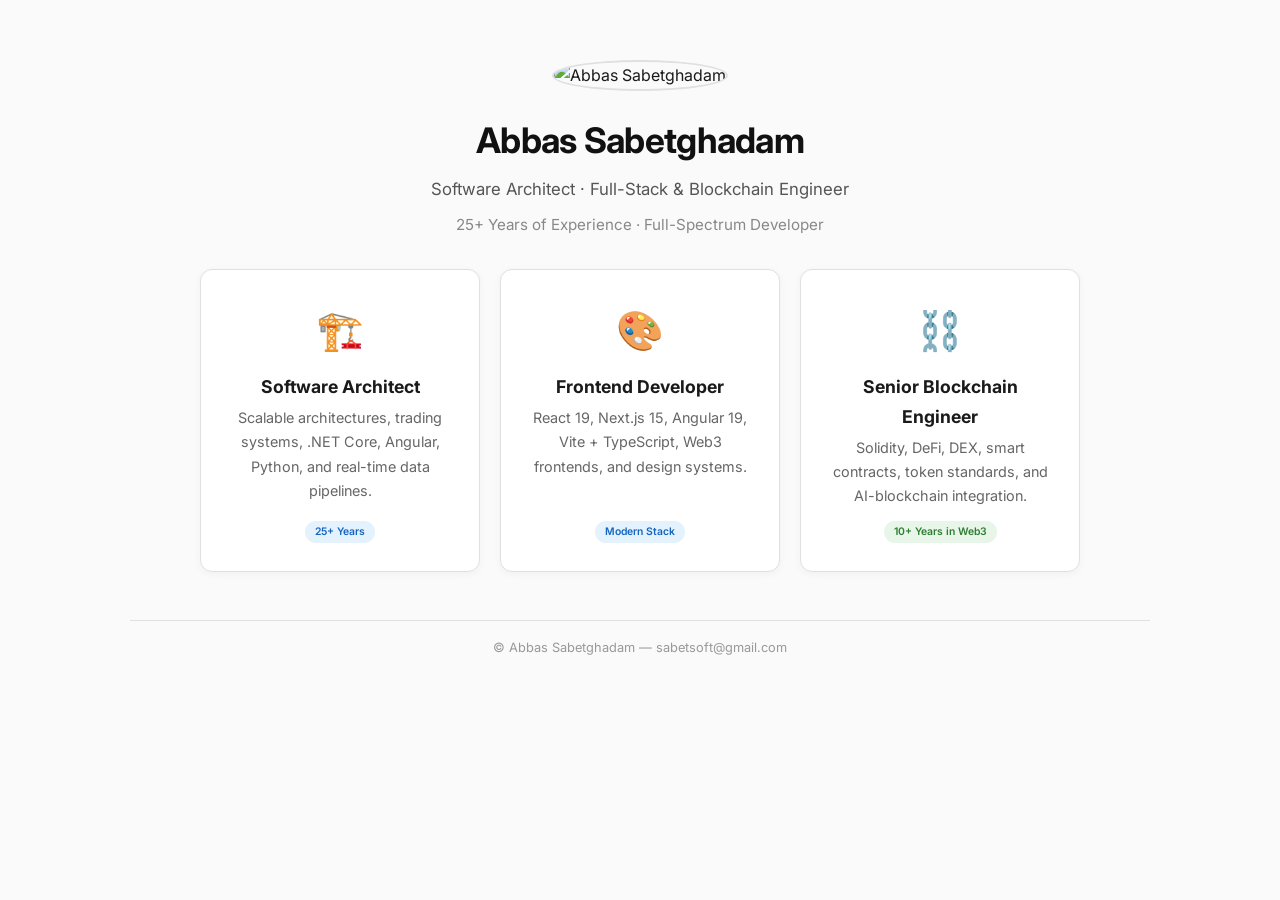
==== commit a184184f: "Update index.html" ====
--- a/index.html
+++ b/index.html
@@ -3,7 +3,7 @@
 <head>
     <meta charset="UTF-8" />
     <meta name="viewport" content="width=device-width, initial-scale=1.0" />
-    <title>Abbas Sabetghadam — Software Architect &amp; Frontend Developer</title>
+    <title>Abbas Sabetghadam — Software Architect, Frontend &amp; Blockchain Engineer</title>
     <link rel="preconnect" href="https://fonts.googleapis.com" />
     <link rel="preconnect" href="https://fonts.gstatic.com" crossorigin />
     <link href="https://fonts.googleapis.com/css2?family=Inter:opsz,wght@14..32,400;14..32,500;14..32,600;14..32,700;14..32,800&display=swap" rel="stylesheet" />
@@ -21,7 +21,7 @@
             padding: 60px 30px;
         }
         .container {
-            max-width: 720px;
+            max-width: 1020px;
             margin: 0 auto;
             text-align: center;
         }
@@ -67,6 +67,8 @@
             color: #1a1a1a;
             transition: all 0.25s ease;
             box-shadow: 0 2px 8px rgba(0, 0, 0, 0.04);
+            display: flex;
+            flex-direction: column;
         }
         .card:hover {
             border-color: #1565c0;
@@ -85,6 +87,7 @@
         .card p {
             font-size: 0.9rem;
             color: #666;
+            flex: 1;
         }
         .card .badge {
             display: inline-block;
@@ -94,7 +97,17 @@
             border-radius: 12px;
             background: #e3f2fd;
             color: #1565c0;
-            margin-top: 8px;
+            margin-top: 12px;
+            align-self: center;
+        }
+        /* Blockchain card accent */
+        .card.blockchain:hover {
+            border-color: #2e7d32;
+            box-shadow: 0 8px 24px rgba(46, 125, 50, 0.12);
+        }
+        .card.blockchain .badge {
+            background: #e8f5e9;
+            color: #2e7d32;
         }
         .footer-note {
             margin-top: 48px;
@@ -115,7 +128,7 @@
     <div class="container">
         <img src="https://avatars.githubusercontent.com/u/6519453?s=96&v=4" alt="Abbas Sabetghadam" class="profile-pic" />
         <h1>Abbas Sabetghadam</h1>
-        <div class="subtitle">Software Architect &amp; Lead Full-Stack Engineer</div>
+        <div class="subtitle">Software Architect · Full-Stack &amp; Blockchain Engineer</div>
         <div class="tagline">25+ Years of Experience · Full-Spectrum Developer</div>
 
         <div class="cards">
@@ -131,6 +144,12 @@
                 <p>React 19, Next.js 15, Angular 19, Vite + TypeScript, Web3 frontends, and design systems.</p>
                 <span class="badge">Modern Stack</span>
             </a>
+            <a href="blockchain.html" class="card blockchain">
+                <div class="icon">⛓️</div>
+                <h3>Senior Blockchain Engineer</h3>
+                <p>Solidity, DeFi, DEX, smart contracts, token standards, and AI-blockchain integration.</p>
+                <span class="badge">10+ Years in Web3</span>
+            </a>
         </div>
 
         <div class="footer-note">
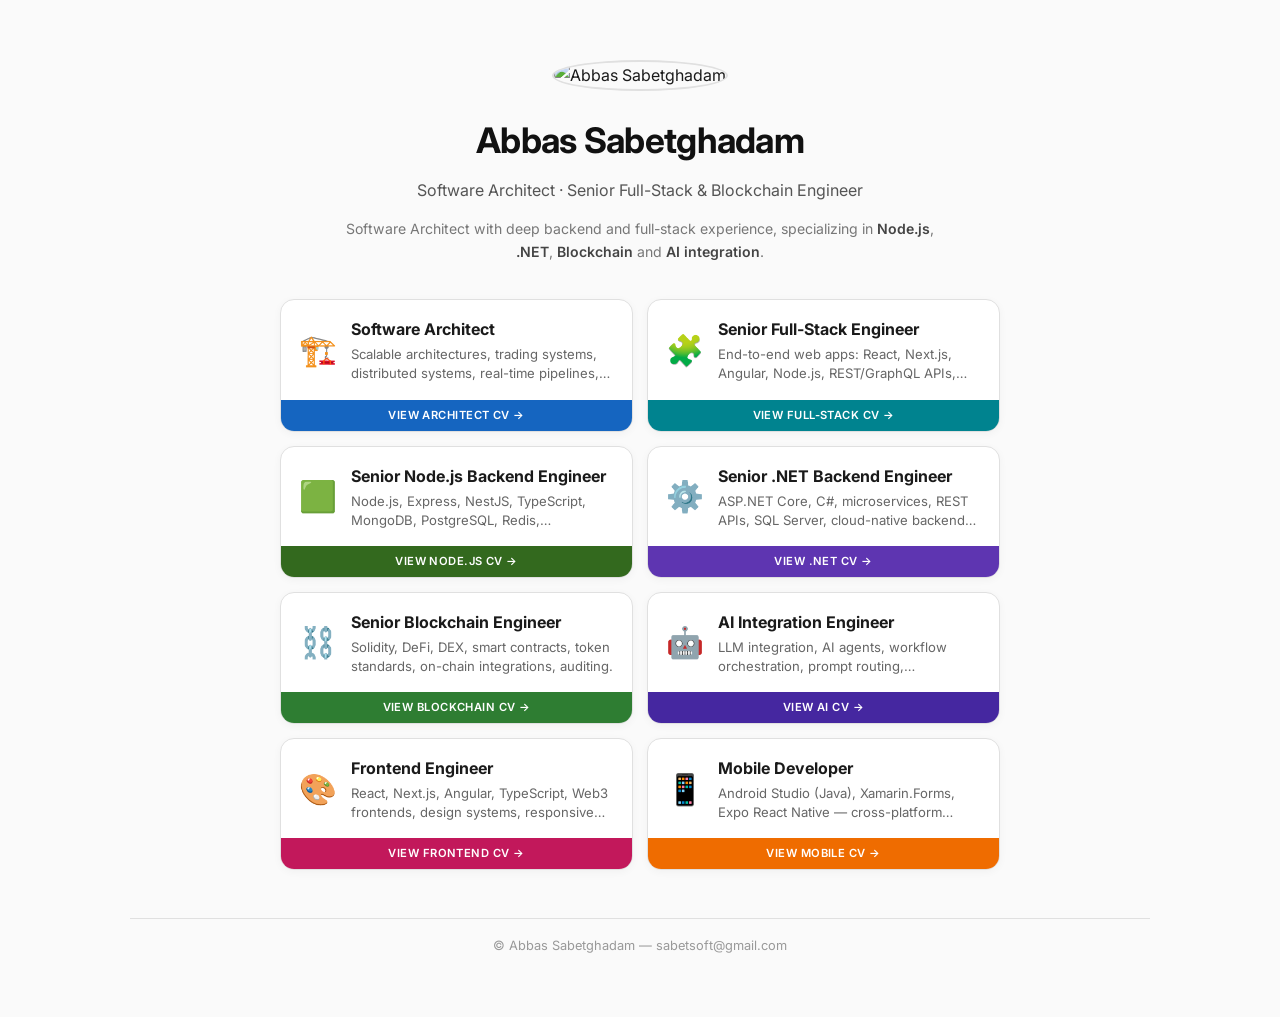
==== commit bb1fb9c5: "Update CV pages and shared styles" ====
--- a/index.html
+++ b/index.html
@@ -3,7 +3,7 @@
 <head>
     <meta charset="UTF-8" />
     <meta name="viewport" content="width=device-width, initial-scale=1.0" />
-    <title>Abbas Sabetghadam — Software Architect, Frontend &amp; Blockchain Engineer</title>
+    <title>Abbas Sabetghadam — Software Architect · Senior Full-Stack &amp; Blockchain Engineer</title>
     <link rel="preconnect" href="https://fonts.googleapis.com" />
     <link rel="preconnect" href="https://fonts.gstatic.com" crossorigin />
     <link href="https://fonts.googleapis.com/css2?family=Inter:opsz,wght@14..32,400;14..32,500;14..32,600;14..32,700;14..32,800&display=swap" rel="stylesheet" />
@@ -38,77 +38,127 @@
             font-weight: 700;
             letter-spacing: -0.02em;
             color: #111;
-            margin-bottom: 4px;
+            margin-bottom: 6px;
         }
         .subtitle {
-            font-size: 1.05rem;
+            font-size: 1rem;
             color: #555;
-            margin-bottom: 8px;
-        }
-        .tagline {
-            font-size: 0.95rem;
-            color: #888;
-            margin-bottom: 32px;
-        }
+            margin-bottom: 14px;
+        }
+
+        .intro {
+            font-size: 0.88rem;
+            color: #777;
+            max-width: 620px;
+            margin: 0 auto 36px;
+            line-height: 1.6;
+        }
+        .intro strong {
+            color: #444;
+            font-weight: 600;
+        }
+
         .cards {
-            display: flex;
-            flex-wrap: wrap;
-            gap: 20px;
-            justify-content: center;
+            display: grid;
+            grid-template-columns: repeat(2, 1fr);
+            gap: 14px;
             margin-top: 20px;
-        }
+            max-width: 720px;
+            margin-left: auto;
+            margin-right: auto;
+        }
+
         .card {
             background: #fff;
             border: 1px solid #e0e0e0;
-            border-radius: 12px;
-            padding: 28px 24px;
-            width: 280px;
+            border-radius: 14px;
             text-decoration: none;
             color: #1a1a1a;
-            transition: all 0.25s ease;
             box-shadow: 0 2px 8px rgba(0, 0, 0, 0.04);
             display: flex;
             flex-direction: column;
+            overflow: hidden;
+            text-align: left;
         }
         .card:hover {
             border-color: #1565c0;
-            transform: translateY(-4px);
             box-shadow: 0 8px 24px rgba(21, 101, 192, 0.10);
         }
+
+        .card-body {
+            display: flex;
+            align-items: center;
+            gap: 14px;
+            padding: 16px 18px;
+            min-height: 78px;
+            flex: 1;
+        }
+
         .card .icon {
-            font-size: 2.4rem;
-            margin-bottom: 8px;
+            font-size: 1.9rem;
+            flex-shrink: 0;
+            line-height: 1;
+        }
+
+        .card .info {
+            flex: 1;
+            min-width: 0;
         }
         .card h3 {
-            font-size: 1.1rem;
+            font-size: 1rem;
             font-weight: 700;
-            margin-bottom: 4px;
+            margin-bottom: 2px;
         }
         .card p {
-            font-size: 0.9rem;
+            font-size: 0.82rem;
             color: #666;
-            flex: 1;
-        }
-        .card .badge {
-            display: inline-block;
-            font-size: 0.65rem;
+            line-height: 1.45;
+            display: -webkit-box;
+            -webkit-line-clamp: 2;
+            -webkit-box-orient: vertical;
+            overflow: hidden;
+        }
+
+        .card-footer {
+            padding: 6px 18px;
+            font-size: 0.7rem;
             font-weight: 600;
-            padding: 2px 10px;
-            border-radius: 12px;
-            background: #e3f2fd;
-            color: #1565c0;
-            margin-top: 12px;
-            align-self: center;
-        }
-        /* Blockchain card accent */
+            letter-spacing: 0.04em;
+            text-transform: uppercase;
+            color: #fff;
+            text-align: center;
+        }
+
+        .card.architect   .card-footer { background: #1565c0; }
+        .card.fullstack   .card-footer { background: #00838f; }
+        .card.nodejs      .card-footer { background: #33691e; }
+        .card.backend     .card-footer { background: #5e35b1; }
+        .card.blockchain  .card-footer { background: #2e7d32; }
+        .card.ai          .card-footer { background: #4527a0; }
+        .card.frontend    .card-footer { background: #c2185b; }
+        .card.mobile      .card-footer { background: #ef6c00; }
+
         .card.blockchain:hover {
             border-color: #2e7d32;
             box-shadow: 0 8px 24px rgba(46, 125, 50, 0.12);
         }
-        .card.blockchain .badge {
-            background: #e8f5e9;
-            color: #2e7d32;
-        }
+        .card.fullstack:hover {
+            border-color: #00838f;
+            box-shadow: 0 8px 24px rgba(0, 131, 143, 0.12);
+        }
+        .card.mobile:hover {
+            border-color: #ef6c00;
+            box-shadow: 0 8px 24px rgba(239, 108, 0, 0.12);
+        }
+        .card.nodejs:hover {
+            border-color: #33691e;
+            box-shadow: 0 8px 24px rgba(51, 105, 30, 0.12);
+        }
+        .card.ai:hover {
+            border-color: #4527a0;
+            box-shadow: 0 8px 24px rgba(69, 39, 160, 0.14);
+        }
+
         .footer-note {
             margin-top: 48px;
             padding-top: 16px;
@@ -116,10 +166,10 @@
             font-size: 0.8rem;
             color: #999;
         }
+
         @media (max-width: 650px) {
             body { padding: 40px 20px; }
-            .cards { flex-direction: column; align-items: center; }
-            .card { width: 100%; max-width: 320px; }
+            .cards { grid-template-columns: 1fr; max-width: 100%; }
         }
     </style>
 </head>
@@ -128,27 +178,101 @@
     <div class="container">
         <img src="https://avatars.githubusercontent.com/u/6519453?s=96&v=4" alt="Abbas Sabetghadam" class="profile-pic" />
         <h1>Abbas Sabetghadam</h1>
-        <div class="subtitle">Software Architect · Full-Stack &amp; Blockchain Engineer</div>
-        <div class="tagline">25+ Years of Experience · Full-Spectrum Developer</div>
+        <div class="subtitle">Software Architect · Senior Full-Stack &amp; Blockchain Engineer</div>
+
+        <div class="intro">
+            Software Architect with deep backend and full-stack experience,
+            specializing in <strong>Node.js</strong>, <strong>.NET</strong>,
+            <strong>Blockchain</strong> and <strong>AI integration</strong>.
+        </div>
 
         <div class="cards">
-            <a href="architect.html" class="card">
-                <div class="icon">🏗️</div>
-                <h3>Software Architect</h3>
-                <p>Scalable architectures, trading systems, .NET Core, Angular, Python, and real-time data pipelines.</p>
-                <span class="badge">25+ Years</span>
-            </a>
-            <a href="frontend.html" class="card">
-                <div class="icon">🎨</div>
-                <h3>Frontend Developer</h3>
-                <p>React 19, Next.js 15, Angular 19, Vite + TypeScript, Web3 frontends, and design systems.</p>
-                <span class="badge">Modern Stack</span>
-            </a>
+            <a href="architect.html" class="card architect">
+                <div class="card-body">
+                    <div class="icon">🏗️</div>
+                    <div class="info">
+                        <h3>Software Architect</h3>
+                        <p>Scalable architectures, trading systems, distributed systems, real-time pipelines, cloud-native design.</p>
+                    </div>
+                </div>
+                <div class="card-footer">View Architect CV →</div>
+            </a>
+
+            <a href="fullstack.html" class="card fullstack">
+                <div class="card-body">
+                    <div class="icon">🧩</div>
+                    <div class="info">
+                        <h3>Senior Full-Stack Engineer</h3>
+                        <p>End-to-end web apps: React, Next.js, Angular, Node.js, REST/GraphQL APIs, databases, cloud deploy.</p>
+                    </div>
+                </div>
+                <div class="card-footer">View Full-Stack CV →</div>
+            </a>
+
+            <a href="backend-nodejs.html" class="card nodejs">
+                <div class="card-body">
+                    <div class="icon">🟩</div>
+                    <div class="info">
+                        <h3>Senior Node.js Backend Engineer</h3>
+                        <p>Node.js, Express, NestJS, TypeScript, MongoDB, PostgreSQL, Redis, microservices, GraphQL.</p>
+                    </div>
+                </div>
+                <div class="card-footer">View Node.js CV →</div>
+            </a>
+
+            <a href="backend-dotnet.html" class="card backend">
+                <div class="card-body">
+                    <div class="icon">⚙️</div>
+                    <div class="info">
+                        <h3>Senior .NET Backend Engineer</h3>
+                        <p>ASP.NET Core, C#, microservices, REST APIs, SQL Server, cloud-native backend systems.</p>
+                    </div>
+                </div>
+                <div class="card-footer">View .NET CV →</div>
+            </a>
+
             <a href="blockchain.html" class="card blockchain">
-                <div class="icon">⛓️</div>
-                <h3>Senior Blockchain Engineer</h3>
-                <p>Solidity, DeFi, DEX, smart contracts, token standards, and AI-blockchain integration.</p>
-                <span class="badge">10+ Years in Web3</span>
+                <div class="card-body">
+                    <div class="icon">⛓️</div>
+                    <div class="info">
+                        <h3>Senior Blockchain Engineer</h3>
+                        <p>Solidity, DeFi, DEX, smart contracts, token standards, on-chain integrations, auditing.</p>
+                    </div>
+                </div>
+                <div class="card-footer">View Blockchain CV →</div>
+            </a>
+
+            <a href="ai.html" class="card ai">
+                <div class="card-body">
+                    <div class="icon">🤖</div>
+                    <div class="info">
+                        <h3>AI Integration Engineer</h3>
+                        <p>LLM integration, AI agents, workflow orchestration, prompt routing, blockchain+AI bridges.</p>
+                    </div>
+                </div>
+                <div class="card-footer">View AI CV →</div>
+            </a>
+
+            <a href="frontend.html" class="card frontend">
+                <div class="card-body">
+                    <div class="icon">🎨</div>
+                    <div class="info">
+                        <h3>Frontend Engineer</h3>
+                        <p>React, Next.js, Angular, TypeScript, Web3 frontends, design systems, responsive UI, performance.</p>
+                    </div>
+                </div>
+                <div class="card-footer">View Frontend CV →</div>
+            </a>
+
+            <a href="mobile.html" class="card mobile">
+                <div class="card-body">
+                    <div class="icon">📱</div>
+                    <div class="info">
+                        <h3>Mobile Developer</h3>
+                        <p>Android Studio (Java), Xamarin.Forms, Expo React Native — cross-platform mobile apps.</p>
+                    </div>
+                </div>
+                <div class="card-footer">View Mobile CV →</div>
             </a>
         </div>
 
@@ -158,4 +282,4 @@
     </div>
 
 </body>
-</html>
+</html>
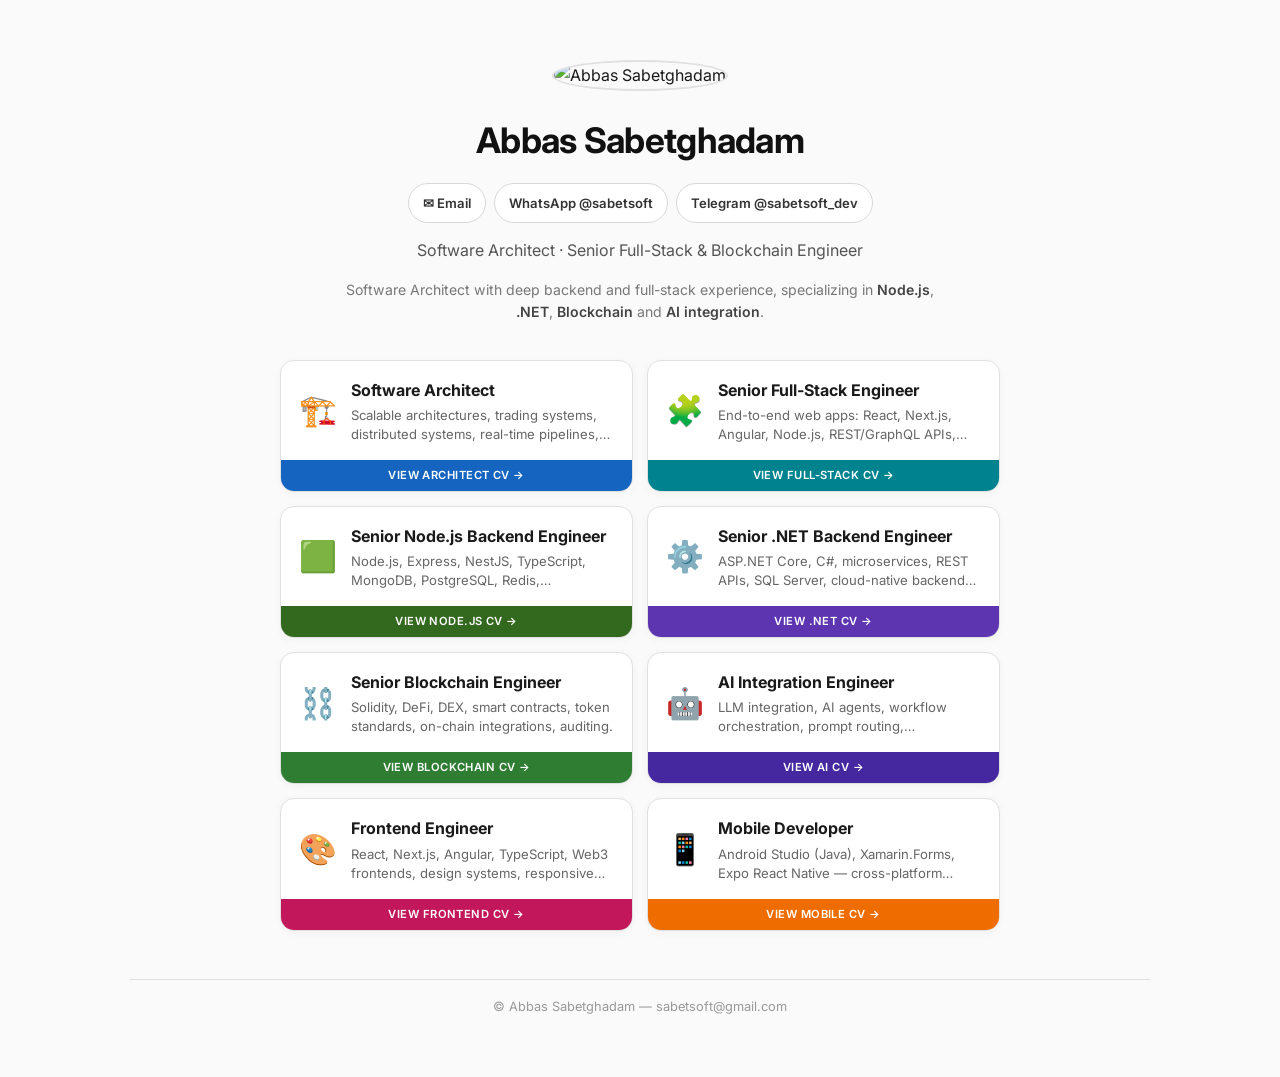
==== commit df4cf98f: "contacts added to index" ====
--- a/index.html
+++ b/index.html
@@ -38,7 +38,40 @@
             font-weight: 700;
             letter-spacing: -0.02em;
             color: #111;
-            margin-bottom: 6px;
+            margin-bottom: 12px;
+        }
+        .contact-links {
+            display: flex;
+            justify-content: center;
+            flex-wrap: wrap;
+            gap: 8px;
+            margin-bottom: 14px;
+        }
+        .contact-link {
+            display: inline-flex;
+            align-items: center;
+            justify-content: center;
+            min-height: 38px;
+            padding: 8px 14px;
+            border: 1px solid #d8d8d8;
+            border-radius: 999px;
+            background: #fff;
+            color: #333;
+            font-size: 0.82rem;
+            font-weight: 600;
+            text-decoration: none;
+            transition: border-color 0.2s, color 0.2s, background 0.2s;
+        }
+        .contact-link:hover {
+            background: #f5f5f5;
+        }
+        .contact-link.whatsapp:hover {
+            border-color: #25d366;
+            color: #128c4a;
+        }
+        .contact-link.telegram:hover {
+            border-color: #229ed9;
+            color: #168ac0;
         }
         .subtitle {
             font-size: 1rem;
@@ -178,6 +211,11 @@
     <div class="container">
         <img src="https://avatars.githubusercontent.com/u/6519453?s=96&v=4" alt="Abbas Sabetghadam" class="profile-pic" />
         <h1>Abbas Sabetghadam</h1>
+        <div class="contact-links" aria-label="Contact Abbas">
+            <a class="contact-link email" href="mailto:sabetsoft@gmail.com">✉ Email</a>
+            <a class="contact-link whatsapp" href="https://wa.me/sabetsoft" target="_blank" rel="noopener">WhatsApp @sabetsoft</a>
+            <a class="contact-link telegram" href="https://t.me/sabetsoft_dev" target="_blank" rel="noopener">Telegram @sabetsoft_dev</a>
+        </div>
         <div class="subtitle">Software Architect · Senior Full-Stack &amp; Blockchain Engineer</div>
 
         <div class="intro">
